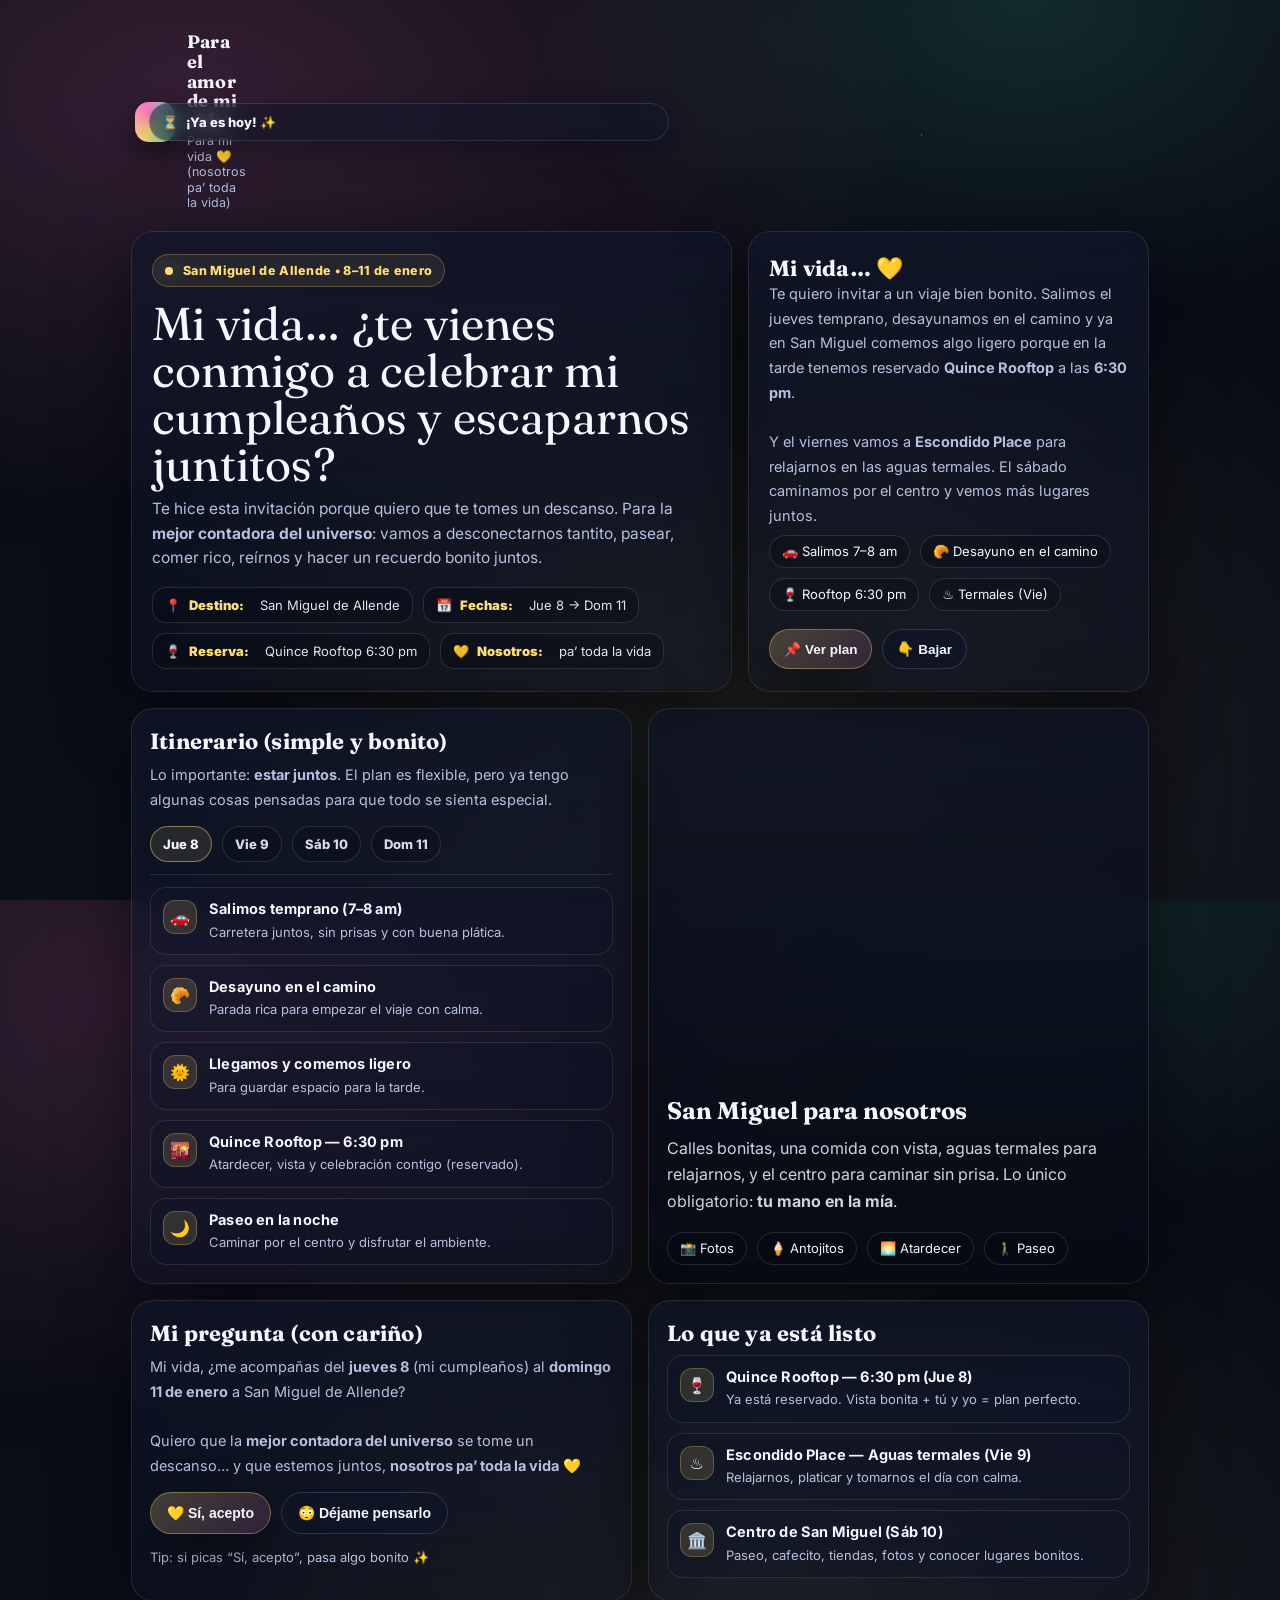
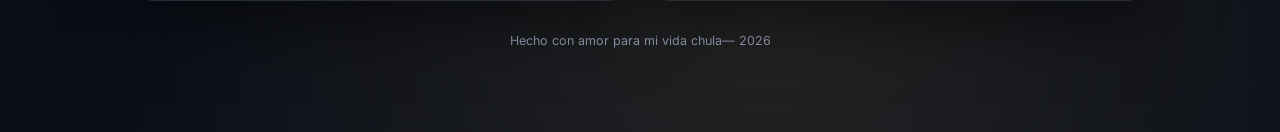
==== index.html @ b5e23d57 "gg" ====
<!doctype html>
<html lang="es">
<head>
  <meta charset="utf-8" />
  <meta name="viewport" content="width=device-width,initial-scale=1,viewport-fit=cover" />
  <title>Para mi vida 💛</title>
  <meta name="theme-color" content="#0b0f1a" />

  <!-- Tipografías -->
  <link rel="preconnect" href="https://fonts.googleapis.com">
  <link rel="preconnect" href="https://fonts.gstatic.com" crossorigin>
  <link href="https://fonts.googleapis.com/css2?family=Fraunces:wght@400;600;700&family=Inter:wght@300;400;600;700&display=swap" rel="stylesheet">

  <style>
    :root{
      --bg0:#070a12;
      --bg1:#0b0f1a;
      --txt:#f5f7ff;
      --muted:#b7c0de;
      --gold:#ffdd7a;
      --pink:#ff7ac8;
      --aqua:#59f1c8;
      --shadow: 0 20px 70px rgba(0,0,0,.55);
      --radius: 22px;
    }
    *{box-sizing:border-box}
    html,body{height:100%}
    body{
      margin:0;
      color:var(--txt);
      font-family: Inter, system-ui, -apple-system, Segoe UI, Roboto, Arial, sans-serif;
      background:
        radial-gradient(1200px 700px at 15% 10%, rgba(255, 122, 200, .18), transparent 60%),
        radial-gradient(900px 600px at 80% 0%, rgba(89, 241, 200, .14), transparent 55%),
        radial-gradient(1100px 900px at 60% 80%, rgba(255, 221, 122, .10), transparent 60%),
        linear-gradient(180deg, var(--bg0), var(--bg1));
      overflow-x:hidden;
      -webkit-font-smoothing: antialiased;
      text-rendering: optimizeLegibility;
    }

    /* Estrellitas */
    .stars{
      position:fixed; inset:0;
      pointer-events:none;
      background-image:
        radial-gradient(1px 1px at 15% 25%, rgba(255,255,255,.7) 50%, transparent 55%),
        radial-gradient(1px 1px at 72% 15%, rgba(255,255,255,.6) 50%, transparent 55%),
        radial-gradient(1px 1px at 40% 70%, rgba(255,255,255,.55) 50%, transparent 55%),
        radial-gradient(1px 1px at 85% 68%, rgba(255,255,255,.5) 50%, transparent 55%),
        radial-gradient(1px 1px at 55% 40%, rgba(255,255,255,.6) 50%, transparent 55%);
      opacity:.6;
      filter: drop-shadow(0 0 6px rgba(255,255,255,.12));
      animation: twinkle 6s ease-in-out infinite alternate;
    }
    @keyframes twinkle{ from{opacity:.4} to{opacity:.75} }

    canvas#confetti{
      position:fixed; inset:0;
      pointer-events:none;
      z-index: 120;
    }

    .wrap{
      max-width: 1050px;
      margin: 0 auto;
      padding: 18px 16px 84px;
      position:relative;
    }

    header{
      display:flex;
      align-items:center;
      justify-content:space-between;
      gap:14px;
      padding: 14px 4px 10px;
    }
    .brand{
      display:flex; align-items:center; gap:12px;
      user-select:none;
      min-width: 0;
    }
    .logo{
      width:40px; height:40px;
      border-radius:14px;
      background: conic-gradient(from 210deg, var(--gold), var(--pink), var(--aqua), var(--gold));
      box-shadow: 0 12px 30px rgba(0,0,0,.45);
      flex: 0 0 auto;
    }
    .brand h1{
      margin:0;
      font-family: Fraunces, serif;
      font-weight:700;
      font-size: 18px;
      letter-spacing:.2px;
      line-height: 1.1;
    }
    .brand p{
      margin:2px 0 0;
      color:var(--muted);
      font-size:12.5px;
      line-height: 1.25;
    }

    .top-actions{ display:flex; gap:10px; align-items:center; flex:0 0 auto; width:100%; }
    .pill{
      border:1px solid rgba(255,255,255,.12);
      background: rgba(15,22,41,.55);
      padding: 10px 12px;
      border-radius: 999px;
      color: var(--txt);
      font-size: 13px;
      display:flex; gap:8px; align-items:center;
      backdrop-filter: blur(10px);
      box-shadow: 0 10px 30px rgba(0,0,0,.3);
      white-space: nowrap;
      width: 100%;
      max-width: 520px;
    }
    .pill strong{font-weight:800}

    @media (max-width: 720px){
      header{flex-direction: column; align-items: flex-start; gap: 10px;}
      .top-actions{width:100%}
      .pill{width:100%; justify-content: space-between; max-width: none;}
    }

    /* Cards */
    .card{
      border: 1px solid rgba(255,255,255,.10);
      background: linear-gradient(180deg, rgba(15,22,41,.72), rgba(15,22,41,.35));
      border-radius: var(--radius);
      box-shadow: var(--shadow);
      backdrop-filter: blur(14px);
      overflow:hidden;
      position:relative;
    }

    /* Hero */
    .hero{
      margin-top: 10px;
      display:grid;
      grid-template-columns: 1.2fr .8fr;
      gap: 16px;
      align-items:stretch;
    }
    @media (max-width: 920px){ .hero{ grid-template-columns:1fr; } }

    .hero-left{
      padding: 22px 20px;
      min-height: 290px;
    }
    .kicker{
      display:inline-flex;
      gap:10px;
      align-items:center;
      padding: 8px 12px;
      border-radius: 999px;
      border: 1px solid rgba(255,221,122,.26);
      background: rgba(255,221,122,.08);
      color: var(--gold);
      font-size: 12.5px;
      font-weight: 800;
      letter-spacing:.3px;
    }
    .kicker .dot{
      width:8px;height:8px;border-radius:999px;
      background: var(--gold);
      box-shadow: 0 0 18px rgba(255,221,122,.55);
    }

    .title{
      margin: 14px 0 8px;
      font-family: Fraunces, serif;
      font-size: clamp(30px, 4.4vw, 46px);
      line-height: 1.02;
      letter-spacing: .2px;
    }
    .subtitle{
      margin: 8px 0 0;
      color: var(--muted);
      font-size: 15.5px;
      line-height:1.6;
      max-width: 62ch;
    }

    .badges{
      margin-top: 16px;
      display:flex;
      flex-wrap:wrap;
      gap:10px;
    }
    .badge{
      padding: 9px 12px;
      border-radius: 14px;
      border:1px solid rgba(255,255,255,.12);
      background: rgba(7,10,18,.35);
      color: rgba(245,247,255,.92);
      font-size: 13px;
      display:flex; gap:8px; align-items:center;
    }
    .badge span{ color: var(--gold); font-weight:900; }

    /* ===== Sobre eliminado (reemplazo por tarjeta simple) ===== */
    .note{
      padding: 22px 20px;
      display:flex;
      flex-direction:column;
      justify-content:space-between;
      gap: 14px;
      min-height: 290px;
    }
    .note h3{
      margin:0;
      font-family: Fraunces, serif;
      font-size: 22px;
      letter-spacing:.2px;
    }
    .note p{
      margin:0;
      color: var(--muted);
      font-size: 14.5px;
      line-height: 1.7;
    }
    .note .chips{
      display:flex;
      flex-wrap:wrap;
      gap:10px;
      margin-top: 6px;
    }
    .chip{
      border:1px solid rgba(255,255,255,.12);
      background: rgba(7,10,18,.30);
      padding: 9px 12px;
      border-radius: 999px;
      font-size: 13px;
      line-height: 1;
    }
    .note .actions{
      display:flex;
      gap:10px;
      flex-wrap:wrap;
      align-items:center;
    }

    .btn{
      cursor:pointer;
      border:1px solid rgba(255,255,255,.14);
      background: rgba(15,22,41,.55);
      color: var(--txt);
      padding: 11px 14px;
      border-radius: 999px;
      font-size: 13.5px;
      font-weight:700;
      transition: transform .15s ease, border-color .15s ease;
      backdrop-filter: blur(10px);
      -webkit-tap-highlight-color: transparent;
    }
    .btn:hover{ transform: translateY(-1px); border-color: rgba(255,221,122,.35) }
    .btn:active{ transform: translateY(0px) scale(.99) }
    .primary{
      border: 1px solid rgba(255,221,122,.35);
      background: linear-gradient(135deg, rgba(255,221,122,.22), rgba(255,122,200,.14));
      box-shadow: 0 18px 50px rgba(0,0,0,.45);
    }

    /* Layout secciones */
    .grid{
      margin-top: 16px;
      display:grid;
      grid-template-columns: 1fr 1fr;
      gap: 16px;
    }
    @media (max-width: 920px){ .grid{ grid-template-columns:1fr; } }

    .section{ padding: 18px; }
    .section h2{
      margin: 0 0 8px;
      font-family: Fraunces, serif;
      letter-spacing: .2px;
      font-size: 22px;
    }
    .section p{
      margin: 0 0 14px;
      color: var(--muted);
      line-height: 1.7;
      font-size: 14.5px;
    }

    /* Tabs */
    .tabs{
      display:flex;
      gap:10px;
      flex-wrap:wrap;
      margin-bottom: 12px;
    }
    .tab{
      cursor:pointer;
      user-select:none;
      padding: 9px 12px;
      border-radius: 999px;
      border:1px solid rgba(255,255,255,.12);
      background: rgba(7,10,18,.30);
      font-weight:800;
      font-size: 13px;
      color: rgba(245,247,255,.88);
      transition: transform .15s ease, border-color .15s ease;
      -webkit-tap-highlight-color: transparent;
    }
    .tab:hover{ transform: translateY(-1px); border-color: rgba(89,241,200,.35) }
    .tab.active{
      border-color: rgba(255,221,122,.45);
      background: rgba(255,221,122,.10);
      color: var(--txt);
    }

    .timeline{
      border-top: 1px solid rgba(255,255,255,.10);
      padding-top: 12px;
      display:flex;
      flex-direction:column;
      gap: 10px;
    }
    .item{
      display:flex;
      gap: 12px;
      align-items:flex-start;
      padding: 12px 12px;
      border-radius: 16px;
      border:1px solid rgba(255,255,255,.10);
      background: rgba(15,22,41,.35);
    }
    .icon{
      width: 34px; height: 34px;
      border-radius: 12px;
      background: rgba(255,221,122,.14);
      border: 1px solid rgba(255,221,122,.26);
      display:flex; align-items:center; justify-content:center;
      font-size: 16px;
      flex: 0 0 auto;
    }
    .item h4{
      margin:0;
      font-size: 14.5px;
      letter-spacing:.2px;
      line-height: 1.2;
    }
    .item small{
      display:block;
      margin-top: 4px;
      color: var(--muted);
      font-size: 13px;
      line-height: 1.55;
    }

    /* Foto */
    .photo{
      position:relative;
      min-height: 330px;
      overflow:hidden;
    }
    .photo .img{
      position:absolute; inset:0;
      background-image:
        linear-gradient(180deg, rgba(7,10,18,.15), rgba(7,10,18,.85)),
        url("https://images.unsplash.com/photo-1603912699214-926d385e0b6f?auto=format&fit=crop&w=1800&q=80");
      background-size: cover;
      background-position: center;
      transform: scale(1.02);
      filter: saturate(1.15);
    }
    .photo .content{
      position:relative;
      padding: 18px;
      display:flex;
      flex-direction:column;
      justify-content:flex-end;
      height: 100%;
      gap: 10px;
    }
    .photo h2{ margin:0; font-family: Fraunces, serif; font-size: 24px; }
    .photo p{ margin:0; color: rgba(245,247,255,.85); line-height:1.65; max-width: 60ch; }
    .photo .minirow{ display:flex; gap:10px; flex-wrap:wrap; margin-top: 8px; }

    /* Aceptar */
    .accept{
      display:flex;
      gap: 10px;
      flex-wrap:wrap;
      align-items:center;
    }
    .big{ padding: 12px 16px; font-size: 14px; }

    /* Modal */
    .modal{
      position:fixed; inset:0;
      display:none;
      align-items:center;
      justify-content:center;
      padding: 16px;
      background: rgba(0,0,0,.55);
      backdrop-filter: blur(8px);
      z-index: 99;
    }
    .modal.show{ display:flex; }
    .modal .box{
      width:min(720px, 100%);
      border-radius: 22px;
      background: linear-gradient(180deg, rgba(15,22,41,.88), rgba(15,22,41,.62));
      border:1px solid rgba(255,255,255,.12);
      box-shadow: var(--shadow);
      overflow:hidden;
      position:relative;
    }
    .modal .box header{
      padding: 14px 16px;
      border-bottom: 1px solid rgba(255,255,255,.10);
    }
    .modal .box header h3{
      margin:0;
      font-family: Fraunces, serif;
      font-size: 18px;
    }
    .modal .box .body{
      padding: 16px;
      color: var(--muted);
      line-height:1.7;
      font-size: 14.5px;
    }
    .modal .box .body strong{ color: var(--txt); }
    .modal .box .footer{
      padding: 14px 16px;
      border-top: 1px solid rgba(255,255,255,.10);
      display:flex;
      justify-content:flex-end;
      gap:10px;
    }

    footer{
      margin-top: 16px;
      color: rgba(183,192,222,.8);
      font-size: 12.5px;
      text-align:center;
      padding: 16px 0 0;
    }

    /* iPhone */
    @media (max-width: 430px){
      .hero-left{padding: 18px 16px;}
      .section{padding: 16px;}
      .title{font-size: 34px;}
      .subtitle{font-size: 14.5px;}
      .badge{font-size: 12.5px}
      .photo{min-height: 300px}
      .note{padding: 18px 16px;}
    }

    @media (prefers-reduced-motion: reduce){
      *{ animation: none !important; transition: none !important; }
    }
  </style>
</head>

<body>
  <div class="stars"></div>
  <canvas id="confetti"></canvas>

  <div class="wrap">
    <header>
      <div class="brand">
        <div class="logo" aria-hidden="true"></div>
        <div>
          <h1>Para el amor de mi vida</h1>
          <p>Para mi vida 💛 (nosotros pa’ toda la vida)</p>
        </div>
      </div>

      <div class="top-actions">
        <div class="pill" id="countdownPill" title="Cuenta regresiva">
          <span>⏳</span>
          <strong id="countdownText">Cargando…</strong>
        </div>
      </div>
    </header>

    <section class="hero">
      <div class="card hero-left">
        <div class="kicker"><span class="dot"></span> San Miguel de Allende • 8–11 de enero</div>

        <div class="title">
          Mi vida… ¿te vienes conmigo a celebrar mi cumpleaños y escaparnos juntitos?
        </div>

        <p class="subtitle">
          Te hice esta invitación porque quiero que te tomes un descanso.
          Para la <strong>mejor contadora del universo</strong>: vamos a desconectarnos tantito,
          pasear, comer rico, reírnos y hacer un recuerdo bonito juntos.
        </p>

        <div class="badges">
          <div class="badge">📍 <span>Destino:</span>&nbsp; San Miguel de Allende</div>
          <div class="badge">📅 <span>Fechas:</span>&nbsp; Jue 8 → Dom 11</div>
          <div class="badge">🍷 <span>Reserva:</span>&nbsp; Quince Rooftop 6:30 pm</div>
          <div class="badge">💛 <span>Nosotros:</span>&nbsp; pa’ toda la vida</div>
        </div>
      </div>

      <!-- Reemplazo del sobre por una tarjeta bonita (sin bugs en iPhone) -->
      <div class="card note">
        <div>
          <h3>Mi vida… 💛</h3>
          <p>
            Te quiero invitar a un viaje bien bonito.
            Salimos el jueves temprano, desayunamos en el camino y ya en San Miguel
            comemos algo ligero porque en la tarde tenemos reservado <strong>Quince Rooftop</strong> a las <strong>6:30 pm</strong>.
            <br><br>
            Y el viernes vamos a <strong>Escondido Place</strong> para relajarnos en las aguas termales.
            El sábado caminamos por el centro y vemos más lugares juntos.
          </p>

          <div class="chips" aria-label="Resumen rápido">
            <span class="chip">🚗 Salimos 7–8 am</span>
            <span class="chip">🥐 Desayuno en el camino</span>
            <span class="chip">🍷 Rooftop 6:30 pm</span>
            <span class="chip">♨️ Termales (Vie)</span>
          </div>
        </div>

        <div class="actions">
          <button class="btn primary" id="seePlanBtn">📌 Ver plan</button>
          <button class="btn" id="scrollBtn">👇 Bajar</button>
        </div>
      </div>
    </section>

    <section class="grid">
      <div class="card section" id="itineraryCard">
        <h2>Itinerario (simple y bonito)</h2>
        <p>
          Lo importante: <strong>estar juntos</strong>. El plan es flexible, pero ya tengo
          algunas cosas pensadas para que todo se sienta especial.
        </p>

        <div class="tabs" role="tablist" aria-label="Itinerario por día">
          <div class="tab active" role="tab" tabindex="0" data-day="thu">Jue 8</div>
          <div class="tab" role="tab" tabindex="0" data-day="fri">Vie 9</div>
          <div class="tab" role="tab" tabindex="0" data-day="sat">Sáb 10</div>
          <div class="tab" role="tab" tabindex="0" data-day="sun">Dom 11</div>
        </div>

        <div class="timeline" id="timeline"></div>
      </div>

      <div class="card photo">
        <div class="img" aria-hidden="true"></div>
        <div class="content">
          <h2>San Miguel para nosotros</h2>
          <p>
            Calles bonitas, una comida con vista, aguas termales para relajarnos,
            y el centro para caminar sin prisa. Lo único obligatorio:
            <strong>tu mano en la mía</strong>.
          </p>
          <div class="minirow">
            <span class="chip">📸 Fotos</span>
            <span class="chip">🍦 Antojitos</span>
            <span class="chip">🌅 Atardecer</span>
            <span class="chip">🚶‍♂️ Paseo</span>
          </div>
        </div>
      </div>

      <div class="card section">
        <h2>Mi pregunta (con cariño)</h2>
        <p>
          Mi vida, ¿me acompañas del <strong>jueves 8</strong> (mi cumpleaños) al <strong>domingo 11 de enero</strong>
          a San Miguel de Allende?
          <br><br>
          Quiero que la <strong>mejor contadora del universo</strong> se tome un descanso…
          y que estemos juntos, <strong>nosotros pa’ toda la vida</strong> 💛
        </p>

        <div class="accept">
          <button class="btn primary big" id="yesBtn">💛 Sí, acepto</button>
          <button class="btn big" id="maybeBtn">😳 Déjame pensarlo</button>
        </div>

        <p style="margin-top:12px;color:var(--muted);font-size:13px;">
          Tip: si picas “Sí, acepto”, pasa algo bonito ✨
        </p>
      </div>

      <div class="card section">
        <h2>Lo que ya está listo</h2>
        <div class="timeline" style="border-top:0;padding-top:0;">
          <div class="item">
            <div class="icon">🍷</div>
            <div>
              <h4>Quince Rooftop — 6:30 pm (Jue 8)</h4>
              <small>Ya está reservado. Vista bonita + tú y yo = plan perfecto.</small>
            </div>
          </div>
          <div class="item">
            <div class="icon">♨️</div>
            <div>
              <h4>Escondido Place — Aguas termales (Vie 9)</h4>
              <small>Relajarnos, platicar y tomarnos el día con calma.</small>
            </div>
          </div>
          <div class="item">
            <div class="icon">🏛️</div>
            <div>
              <h4>Centro de San Miguel (Sáb 10)</h4>
              <small>Paseo, cafecito, tiendas, fotos y conocer lugares bonitos.</small>
            </div>
          </div>
        </div>
      </div>
    </section>

    <footer>
      Hecho con amor para mi vida chula— <span id="year"></span>
    </footer>
  </div>

  <!-- Modal -->
  <div class="modal" id="modal" role="dialog" aria-modal="true" aria-labelledby="modalTitle">
    <div class="box">
      <header>
        <h3 id="modalTitle">Mi vida… 🥺💛</h3>
      </header>
      <div class="body" id="modalBody"></div>
      <div class="footer">
        <button class="btn" id="closeModalBtn">Cerrar</button>
      </div>
    </div>
  </div>

  <script>
    const DESTINO = "San Miguel de Allende";
    const FECHAS = "Jue 8 → Dom 11 de enero";
    const TRIP_START = new Date("2026-01-08T07:00:00-06:00");

    const PLAN = {
      thu: [
        { icon:"🚗", title:"Salimos temprano (7–8 am)", desc:"Carretera juntos, sin prisas y con buena plática."},
        { icon:"🥐", title:"Desayuno en el camino", desc:"Parada rica para empezar el viaje con calma."},
        { icon:"🌞", title:"Llegamos y comemos ligero", desc:"Para guardar espacio para la tarde."},
        { icon:"🌇", title:"Quince Rooftop — 6:30 pm", desc:"Atardecer, vista y celebración contigo (reservado)."},
        { icon:"🌙", title:"Paseo en la noche", desc:"Caminar por el centro y disfrutar el ambiente."},
      ],
      fri: [
        { icon:"♨️", title:"Escondido Place (aguas termales)", desc:"Relajarnos y tomarnos el día con calma."},
        { icon:"🍽️", title:"Comida tranquila", desc:"Elegimos un lugar rico y comemos sin prisa."},
        { icon:"🍨", title:"Postrecito", desc:"Algo dulce para cerrar el día."},
      ],
      sat: [
        { icon:"🏛️", title:"Centro de San Miguel", desc:"Caminar, conocer, comprar algo bonito y tomar fotos."},
        { icon:"☕", title:"Cafecito", desc:"Sentarnos un rato y platicar a gusto."},
        { icon:"🗺️", title:"Más lugares para conocer", desc:"Miradores, calles bonitas y lo que se nos antoje."},
        { icon:"🍦", title:"Antojitos", desc:"Porque sí, porque tú, porque San Miguel."},
      ],
      sun: [
        { icon:"🥞", title:"Desayuno bonito", desc:"Para cerrar el viaje con una sonrisa."},
        { icon:"🚗", title:"Regreso", desc:"Con playlist y recuerdos nuevos."},
        { icon:"💛", title:"Nosotros pa’ toda la vida", desc:"Y que esto sea el primero de muchos viajes juntos."},
      ]
    };

    // DOM
    const timeline = document.getElementById("timeline");
    const tabs = Array.from(document.querySelectorAll(".tab"));
    const yesBtn = document.getElementById("yesBtn");
    const maybeBtn = document.getElementById("maybeBtn");
    const countdownText = document.getElementById("countdownText");
    const year = document.getElementById("year");
    const modal = document.getElementById("modal");
    const closeModalBtn = document.getElementById("closeModalBtn");
    const modalBody = document.getElementById("modalBody");
    const seePlanBtn = document.getElementById("seePlanBtn");
    const scrollBtn = document.getElementById("scrollBtn");
    const itineraryCard = document.getElementById("itineraryCard");

    year.textContent = new Date().getFullYear();

    // Render plan
    function renderDay(dayKey){
      timeline.innerHTML = "";
      (PLAN[dayKey] || []).forEach(step => {
        const div = document.createElement("div");
        div.className = "item";
        div.innerHTML = `
          <div class="icon">${step.icon}</div>
          <div>
            <h4>${step.title}</h4>
            <small>${step.desc}</small>
          </div>
        `;
        timeline.appendChild(div);
      });
    }
    function setActive(dayKey){
      tabs.forEach(t => t.classList.toggle("active", t.dataset.day === dayKey));
      renderDay(dayKey);
    }
    tabs.forEach(t => {
      t.addEventListener("click", () => setActive(t.dataset.day));
      t.addEventListener("keydown", (e) => {
        if(e.key === "Enter" || e.key === " ") setActive(t.dataset.day);
      });
    });
    setActive("thu");

    // Countdown
    function pad(n){ return String(n).padStart(2,"0"); }
    function updateCountdown(){
      const now = new Date();
      const diff = TRIP_START - now;
      if(diff <= 0){
        countdownText.textContent = "¡Ya es hoy! ✨";
        return;
      }
      const totalSeconds = Math.floor(diff/1000);
      const days = Math.floor(totalSeconds/86400);
      const hours = Math.floor((totalSeconds%86400)/3600);
      const mins = Math.floor((totalSeconds%3600)/60);
      countdownText.textContent = `${days}d ${pad(hours)}h ${pad(mins)}m`;
    }
    updateCountdown();
    setInterval(updateCountdown, 30_000);

    // Modal controls
    closeModalBtn.addEventListener("click", () => modal.classList.remove("show"));
    modal.addEventListener("click", (e) => { if(e.target === modal) modal.classList.remove("show"); });
    window.addEventListener("keydown", (e) => { if(e.key === "Escape") modal.classList.remove("show"); });

    // Confetti
    const canvas = document.getElementById("confetti");
    const ctx = canvas.getContext("2d");
    let W,H,confetti=[];
    function resize(){
      const dpr = window.devicePixelRatio || 1;
      W = canvas.width = window.innerWidth * dpr;
      H = canvas.height = window.innerHeight * dpr;
    }
    window.addEventListener("resize", resize);
    resize();

    function spawnConfetti(){
      const dpr = window.devicePixelRatio || 1;
      const count = 170;
      confetti = Array.from({length: count}, () => ({
        x: Math.random()*W,
        y: -Math.random()*H*0.2,
        r: (Math.random()*6+4)*dpr,
        vx: (Math.random()*2-1)*dpr,
        vy: (Math.random()*3+2.2)*dpr,
        rot: Math.random()*Math.PI,
        vr: (Math.random()*0.2-0.1),
        life: 0,
        max: 240 + Math.random()*90,
        hue: 40 + Math.random()*260
      }));
    }

    function draw(){
      ctx.clearRect(0,0,W,H);
      confetti.forEach(p => {
        p.life++;
        p.x += p.vx;
        p.y += p.vy;
        p.rot += p.vr;
        p.vy *= 0.997;
        p.vy += 0.02*(window.devicePixelRatio || 1);

        const alpha = Math.max(0, 1 - (p.life/p.max));
        ctx.save();
        ctx.translate(p.x, p.y);
        ctx.rotate(p.rot);
        ctx.globalAlpha = alpha;
        ctx.fillStyle = `hsla(${p.hue}, 90%, 70%, ${alpha})`;
        ctx.fillRect(-p.r, -p.r/2, p.r*2, p.r);
        ctx.restore();
      });

      confetti = confetti.filter(p => p.life < p.max && p.y < H + 80*(window.devicePixelRatio || 1));
      if(confetti.length > 0) requestAnimationFrame(draw);
    }

    // Actions
    seePlanBtn.addEventListener("click", () => {
      itineraryCard.scrollIntoView({behavior:"smooth", block:"start"});
    });

    scrollBtn.addEventListener("click", () => {
      document.querySelector(".grid").scrollIntoView({behavior:"smooth", block:"start"});
    });

    yesBtn.addEventListener("click", () => {
      spawnConfetti();
      requestAnimationFrame(draw);

      modal.classList.add("show");
      document.getElementById("modalTitle").textContent = "Mi vida… ¿sí? 🥺💛";
      modalBody.innerHTML = `
        <p>
          Mi vida, te hice esto con todo mi cariño.
          <br><br>
          Te invito a <strong>${DESTINO}</strong> del <strong>${FECHAS}</strong>.
          Salimos tempranito, desayunamos en el camino y el jueves tengo reservado
          <strong>Quince Rooftop</strong> a las <strong>6:30 pm</strong> para celebrar mi cumple contigo.
          <br><br>
          Quiero que la <strong>mejor contadora del universo</strong> se tome un descanso…
          y que estemos juntos, <strong>nosotros pa’ toda la vida</strong> 💛
        </p>
      `;
    });

    maybeBtn.addEventListener("click", () => {
      maybeBtn.textContent = "😳 ok… pero di que sí";
      setTimeout(() => maybeBtn.textContent = "😳 Déjame pensarlo", 1600);
    });
  </script>
</body>
</html>
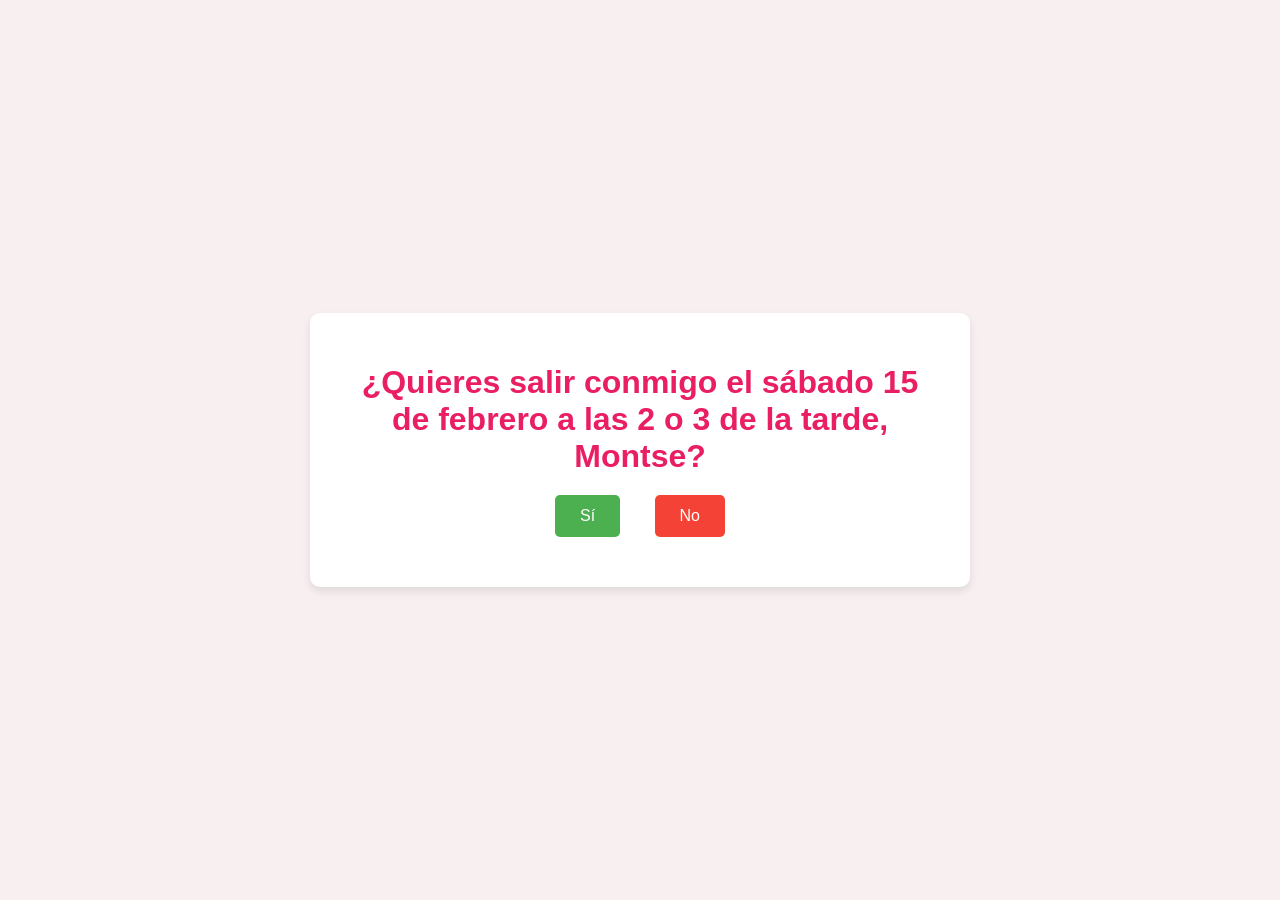
==== commit eca70dca: "Update index.html" ====
--- a/index.html
+++ b/index.html
@@ -1,824 +1,171 @@
-<!doctype html>
+<!DOCTYPE html>
 <html lang="es">
 <head>
-  <meta charset="utf-8" />
-  <meta name="viewport" content="width=device-width,initial-scale=1,viewport-fit=cover" />
-  <title>Para mi vida 💛</title>
-  <meta name="theme-color" content="#0b0f1a" />
+    <meta charset="UTF-8">
+    <meta name="viewport" content="width=device-width, initial-scale=1.0">
+    <title>¿Quieres salir conmigo, Montse (Ahora mi vida)?</title>
+    <style>
+        /* Estilos CSS */
+        body {
+            font-family: 'Arial', sans-serif;
+            background-color: #f8f0f0;
+            display: flex;
+            justify-content: center;
+            align-items: center;
+            min-height: 100vh;
+            margin: 0;
+            color: #333;
+        }
 
-  <!-- Tipografías -->
-  <link rel="preconnect" href="https://fonts.googleapis.com">
-  <link rel="preconnect" href="https://fonts.gstatic.com" crossorigin>
-  <link href="https://fonts.googleapis.com/css2?family=Fraunces:wght@400;600;700&family=Inter:wght@300;400;600;700&display=swap" rel="stylesheet">
+        .container {
+            background-color: white;
+            padding: 30px;
+            border-radius: 10px;
+            box-shadow: 0 4px 8px rgba(0, 0, 0, 0.1);
+            text-align: center;
+            max-width: 600px;
+        }
 
-  <style>
-    :root{
-      --bg0:#070a12;
-      --bg1:#0b0f1a;
-      --txt:#f5f7ff;
-      --muted:#b7c0de;
-      --gold:#ffdd7a;
-      --pink:#ff7ac8;
-      --aqua:#59f1c8;
-      --shadow: 0 20px 70px rgba(0,0,0,.55);
-      --radius: 22px;
-    }
-    *{box-sizing:border-box}
-    html,body{height:100%}
-    body{
-      margin:0;
-      color:var(--txt);
-      font-family: Inter, system-ui, -apple-system, Segoe UI, Roboto, Arial, sans-serif;
-      background:
-        radial-gradient(1200px 700px at 15% 10%, rgba(255, 122, 200, .18), transparent 60%),
-        radial-gradient(900px 600px at 80% 0%, rgba(89, 241, 200, .14), transparent 55%),
-        radial-gradient(1100px 900px at 60% 80%, rgba(255, 221, 122, .10), transparent 60%),
-        linear-gradient(180deg, var(--bg0), var(--bg1));
-      overflow-x:hidden;
-      -webkit-font-smoothing: antialiased;
-      text-rendering: optimizeLegibility;
-    }
+        h1 {
+            color: #e91e63;
+            margin-bottom: 20px;
+        }
 
-    /* Estrellitas */
-    .stars{
-      position:fixed; inset:0;
-      pointer-events:none;
-      background-image:
-        radial-gradient(1px 1px at 15% 25%, rgba(255,255,255,.7) 50%, transparent 55%),
-        radial-gradient(1px 1px at 72% 15%, rgba(255,255,255,.6) 50%, transparent 55%),
-        radial-gradient(1px 1px at 40% 70%, rgba(255,255,255,.55) 50%, transparent 55%),
-        radial-gradient(1px 1px at 85% 68%, rgba(255,255,255,.5) 50%, transparent 55%),
-        radial-gradient(1px 1px at 55% 40%, rgba(255,255,255,.6) 50%, transparent 55%);
-      opacity:.6;
-      filter: drop-shadow(0 0 6px rgba(255,255,255,.12));
-      animation: twinkle 6s ease-in-out infinite alternate;
-    }
-    @keyframes twinkle{ from{opacity:.4} to{opacity:.75} }
+        .options {
+            margin-bottom: 20px;
+        }
 
-    canvas#confetti{
-      position:fixed; inset:0;
-      pointer-events:none;
-      z-index: 120;
-    }
+        button {
+            padding: 12px 25px;
+            margin: 0 15px;
+            border: none;
+            border-radius: 5px;
+            cursor: pointer;
+            font-size: 16px;
+            transition: background-color 0.3s ease;
+        }
 
-    .wrap{
-      max-width: 1050px;
-      margin: 0 auto;
-      padding: 18px 16px 84px;
-      position:relative;
-    }
+        #si {
+            background-color: #4CAF50;
+            color: white;
+        }
 
-    header{
-      display:flex;
-      align-items:center;
-      justify-content:space-between;
-      gap:14px;
-      padding: 14px 4px 10px;
-    }
-    .brand{
-      display:flex; align-items:center; gap:12px;
-      user-select:none;
-      min-width: 0;
-    }
-    .logo{
-      width:40px; height:40px;
-      border-radius:14px;
-      background: conic-gradient(from 210deg, var(--gold), var(--pink), var(--aqua), var(--gold));
-      box-shadow: 0 12px 30px rgba(0,0,0,.45);
-      flex: 0 0 auto;
-    }
-    .brand h1{
-      margin:0;
-      font-family: Fraunces, serif;
-      font-weight:700;
-      font-size: 18px;
-      letter-spacing:.2px;
-      line-height: 1.1;
-    }
-    .brand p{
-      margin:2px 0 0;
-      color:var(--muted);
-      font-size:12.5px;
-      line-height: 1.25;
-    }
+        #no {
+            background-color: #f44336;
+            color: white;
+        }
 
-    .top-actions{ display:flex; gap:10px; align-items:center; flex:0 0 auto; width:100%; }
-    .pill{
-      border:1px solid rgba(255,255,255,.12);
-      background: rgba(15,22,41,.55);
-      padding: 10px 12px;
-      border-radius: 999px;
-      color: var(--txt);
-      font-size: 13px;
-      display:flex; gap:8px; align-items:center;
-      backdrop-filter: blur(10px);
-      box-shadow: 0 10px 30px rgba(0,0,0,.3);
-      white-space: nowrap;
-      width: 100%;
-      max-width: 520px;
-    }
-    .pill strong{font-weight:800}
+        #si:hover {
+            background-color: #45a049;
+        }
 
-    @media (max-width: 720px){
-      header{flex-direction: column; align-items: flex-start; gap: 10px;}
-      .top-actions{width:100%}
-      .pill{width:100%; justify-content: space-between; max-width: none;}
-    }
+        #no:hover {
+            background-color: #d32f2f;
+        }
 
-    /* Cards */
-    .card{
-      border: 1px solid rgba(255,255,255,.10);
-      background: linear-gradient(180deg, rgba(15,22,41,.72), rgba(15,22,41,.35));
-      border-radius: var(--radius);
-      box-shadow: var(--shadow);
-      backdrop-filter: blur(14px);
-      overflow:hidden;
-      position:relative;
-    }
+        .date-options {
+            margin-top: 20px;
+            display: none;
+        }
 
-    /* Hero */
-    .hero{
-      margin-top: 10px;
-      display:grid;
-      grid-template-columns: 1.2fr .8fr;
-      gap: 16px;
-      align-items:stretch;
-    }
-    @media (max-width: 920px){ .hero{ grid-template-columns:1fr; } }
+        .date-options label {
+            display: block;
+            margin-bottom: 15px;
+            font-size: 16px;
+        }
 
-    .hero-left{
-      padding: 22px 20px;
-      min-height: 290px;
-    }
-    .kicker{
-      display:inline-flex;
-      gap:10px;
-      align-items:center;
-      padding: 8px 12px;
-      border-radius: 999px;
-      border: 1px solid rgba(255,221,122,.26);
-      background: rgba(255,221,122,.08);
-      color: var(--gold);
-      font-size: 12.5px;
-      font-weight: 800;
-      letter-spacing:.3px;
-    }
-    .kicker .dot{
-      width:8px;height:8px;border-radius:999px;
-      background: var(--gold);
-      box-shadow: 0 0 18px rgba(255,221,122,.55);
-    }
+        .date-options input[type="radio"] {
+            margin-right: 10px;
+            transform: scale(1.2);
+        }
 
-    .title{
-      margin: 14px 0 8px;
-      font-family: Fraunces, serif;
-      font-size: clamp(30px, 4.4vw, 46px);
-      line-height: 1.02;
-      letter-spacing: .2px;
-    }
-    .subtitle{
-      margin: 8px 0 0;
-      color: var(--muted);
-      font-size: 15.5px;
-      line-height:1.6;
-      max-width: 62ch;
-    }
+        #confirmar {
+            background-color: #e91e63;
+            color: white;
+            padding: 12px 25px;
+            border: none;
+            border-radius: 5px;
+            cursor: pointer;
+            font-size: 16px;
+            transition: background-color 0.3s ease;
+        }
 
-    .badges{
-      margin-top: 16px;
-      display:flex;
-      flex-wrap:wrap;
-      gap:10px;
-    }
-    .badge{
-      padding: 9px 12px;
-      border-radius: 14px;
-      border:1px solid rgba(255,255,255,.12);
-      background: rgba(7,10,18,.35);
-      color: rgba(245,247,255,.92);
-      font-size: 13px;
-      display:flex; gap:8px; align-items:center;
-    }
-    .badge span{ color: var(--gold); font-weight:900; }
+        #confirmar:hover {
+            background-color: #d81b60;
+        }
 
-    /* ===== Sobre eliminado (reemplazo por tarjeta simple) ===== */
-    .note{
-      padding: 22px 20px;
-      display:flex;
-      flex-direction:column;
-      justify-content:space-between;
-      gap: 14px;
-      min-height: 290px;
-    }
-    .note h3{
-      margin:0;
-      font-family: Fraunces, serif;
-      font-size: 22px;
-      letter-spacing:.2px;
-    }
-    .note p{
-      margin:0;
-      color: var(--muted);
-      font-size: 14.5px;
-      line-height: 1.7;
-    }
-    .note .chips{
-      display:flex;
-      flex-wrap:wrap;
-      gap:10px;
-      margin-top: 6px;
-    }
-    .chip{
-      border:1px solid rgba(255,255,255,.12);
-      background: rgba(7,10,18,.30);
-      padding: 9px 12px;
-      border-radius: 999px;
-      font-size: 13px;
-      line-height: 1;
-    }
-    .note .actions{
-      display:flex;
-      gap:10px;
-      flex-wrap:wrap;
-      align-items:center;
-    }
+        .hidden-message {
+            margin-top: 20px;
+            display: none;
+        }
 
-    .btn{
-      cursor:pointer;
-      border:1px solid rgba(255,255,255,.14);
-      background: rgba(15,22,41,.55);
-      color: var(--txt);
-      padding: 11px 14px;
-      border-radius: 999px;
-      font-size: 13.5px;
-      font-weight:700;
-      transition: transform .15s ease, border-color .15s ease;
-      backdrop-filter: blur(10px);
-      -webkit-tap-highlight-color: transparent;
-    }
-    .btn:hover{ transform: translateY(-1px); border-color: rgba(255,221,122,.35) }
-    .btn:active{ transform: translateY(0px) scale(.99) }
-    .primary{
-      border: 1px solid rgba(255,221,122,.35);
-      background: linear-gradient(135deg, rgba(255,221,122,.22), rgba(255,122,200,.14));
-      box-shadow: 0 18px 50px rgba(0,0,0,.45);
-    }
+        .hidden-message img {
+            max-width: 300px;
+            margin-top: 10px;
+        }
+    </style>
+</head>
+<body>
+    <div class="container">
+        <h1>¿Quieres salir conmigo el sábado 15 de febrero a las 2 o 3 de la tarde, Montse?</h1>
+        <div class="options">
+            <button id="si">Sí</button>
+            <button id="no">No</button>
+        </div>
+        <div class="date-options">
+            <h2>¡Genial! ¿Qué te parece alguna de estas opciones?</h2>
+            <label><input type="radio" name="date" value="kidzania">Kidzania de noche</label>
+            <label><input type="radio" name="date" value="coppola">Coppola vinyl pizza</label>
+            <label><input type="radio" name="date" value="inflalandia">Inflalandia Quack</label>
+            <label><input type="radio" name="date" value="escaperoom">Escape Room</label>
+            <label><input type="radio" name="date" value="gokarts">Go karts</label>
+            <label><input type="radio" name="date" value="pistadehielo">Pista de hielo</label>
+            <label><input type="radio" name="date" value="acuario">Acuario Inbursa (y museo Jumex y Soumaya)</label>
+            <label><input type="radio" name="date" value="boliche">Boliche Zona Esmeralda Bolibar</label>
+            <label><input type="radio" name="date" value="aztlan">Aztlán Parque y Rueda de la fortuna</label>
+            <label><input type="radio" name="date" value="cineteca">Cineteca Chapultepec</label>
+            <label><input type="radio" name="date" value="ladamadenegro">Obra de teatro La Dama de Negro</label>
+            <label><input type="radio" name="date" value="inspark">Inspark</label>
+            <label><input type="radio" name="date" value="adamanta">Escalar en Adamanta</label>
+            <label><input type="radio" name="date" value="kinezis">Kinezis</label>
+            <label><input type="radio" name="date" value="99records">99 records</label>
+            <label><input type="radio" name="date" value="immu">IMMMU</label>
+            <label><input type="radio" name="date" value="boboburguers">Bobo Burguers</label>
+            <label><input type="radio" name="date" value="hachas">Hachas</label>
+            <button id="confirmar">Confirmar</button>
+        </div>
+        <div class="hidden-message">
+            <h2>¡Por favor, di que sí! </h2>
+            <img src="gato.jpg" alt="Gato suplicando">
+        </div>
+    </div>
 
-    /* Layout secciones */
-    .grid{
-      margin-top: 16px;
-      display:grid;
-      grid-template-columns: 1fr 1fr;
-      gap: 16px;
-    }
-    @media (max-width: 920px){ .grid{ grid-template-columns:1fr; } }
+    <script>
+        const siButton = document.getElementById('si');
+        const noButton = document.getElementById('no');
+        const dateOptions = document.querySelector('.date-options');
+        const hiddenMessage = document.querySelector('.hidden-message');
+        const confirmarButton = document.getElementById('confirmar');
 
-    .section{ padding: 18px; }
-    .section h2{
-      margin: 0 0 8px;
-      font-family: Fraunces, serif;
-      letter-spacing: .2px;
-      font-size: 22px;
-    }
-    .section p{
-      margin: 0 0 14px;
-      color: var(--muted);
-      line-height: 1.7;
-      font-size: 14.5px;
-    }
+        siButton.addEventListener('click', () => {
+            dateOptions.style.display = 'block';
+            hiddenMessage.style.display = 'none';
+        });
 
-    /* Tabs */
-    .tabs{
-      display:flex;
-      gap:10px;
-      flex-wrap:wrap;
-      margin-bottom: 12px;
-    }
-    .tab{
-      cursor:pointer;
-      user-select:none;
-      padding: 9px 12px;
-      border-radius: 999px;
-      border:1px solid rgba(255,255,255,.12);
-      background: rgba(7,10,18,.30);
-      font-weight:800;
-      font-size: 13px;
-      color: rgba(245,247,255,.88);
-      transition: transform .15s ease, border-color .15s ease;
-      -webkit-tap-highlight-color: transparent;
-    }
-    .tab:hover{ transform: translateY(-1px); border-color: rgba(89,241,200,.35) }
-    .tab.active{
-      border-color: rgba(255,221,122,.45);
-      background: rgba(255,221,122,.10);
-      color: var(--txt);
-    }
+        noButton.addEventListener('click', () => {
+            dateOptions.style.display = 'none';
+            hiddenMessage.style.display = 'block';
+        });
 
-    .timeline{
-      border-top: 1px solid rgba(255,255,255,.10);
-      padding-top: 12px;
-      display:flex;
-      flex-direction:column;
-      gap: 10px;
-    }
-    .item{
-      display:flex;
-      gap: 12px;
-      align-items:flex-start;
-      padding: 12px 12px;
-      border-radius: 16px;
-      border:1px solid rgba(255,255,255,.10);
-      background: rgba(15,22,41,.35);
-    }
-    .icon{
-      width: 34px; height: 34px;
-      border-radius: 12px;
-      background: rgba(255,221,122,.14);
-      border: 1px solid rgba(255,221,122,.26);
-      display:flex; align-items:center; justify-content:center;
-      font-size: 16px;
-      flex: 0 0 auto;
-    }
-    .item h4{
-      margin:0;
-      font-size: 14.5px;
-      letter-spacing:.2px;
-      line-height: 1.2;
-    }
-    .item small{
-      display:block;
-      margin-top: 4px;
-      color: var(--muted);
-      font-size: 13px;
-      line-height: 1.55;
-    }
-
-    /* Foto */
-    .photo{
-      position:relative;
-      min-height: 330px;
-      overflow:hidden;
-    }
-    .photo .img{
-      position:absolute; inset:0;
-      background-image:
-        linear-gradient(180deg, rgba(7,10,18,.15), rgba(7,10,18,.85)),
-        url("https://images.unsplash.com/photo-1603912699214-926d385e0b6f?auto=format&fit=crop&w=1800&q=80");
-      background-size: cover;
-      background-position: center;
-      transform: scale(1.02);
-      filter: saturate(1.15);
-    }
-    .photo .content{
-      position:relative;
-      padding: 18px;
-      display:flex;
-      flex-direction:column;
-      justify-content:flex-end;
-      height: 100%;
-      gap: 10px;
-    }
-    .photo h2{ margin:0; font-family: Fraunces, serif; font-size: 24px; }
-    .photo p{ margin:0; color: rgba(245,247,255,.85); line-height:1.65; max-width: 60ch; }
-    .photo .minirow{ display:flex; gap:10px; flex-wrap:wrap; margin-top: 8px; }
-
-    /* Aceptar */
-    .accept{
-      display:flex;
-      gap: 10px;
-      flex-wrap:wrap;
-      align-items:center;
-    }
-    .big{ padding: 12px 16px; font-size: 14px; }
-
-    /* Modal */
-    .modal{
-      position:fixed; inset:0;
-      display:none;
-      align-items:center;
-      justify-content:center;
-      padding: 16px;
-      background: rgba(0,0,0,.55);
-      backdrop-filter: blur(8px);
-      z-index: 99;
-    }
-    .modal.show{ display:flex; }
-    .modal .box{
-      width:min(720px, 100%);
-      border-radius: 22px;
-      background: linear-gradient(180deg, rgba(15,22,41,.88), rgba(15,22,41,.62));
-      border:1px solid rgba(255,255,255,.12);
-      box-shadow: var(--shadow);
-      overflow:hidden;
-      position:relative;
-    }
-    .modal .box header{
-      padding: 14px 16px;
-      border-bottom: 1px solid rgba(255,255,255,.10);
-    }
-    .modal .box header h3{
-      margin:0;
-      font-family: Fraunces, serif;
-      font-size: 18px;
-    }
-    .modal .box .body{
-      padding: 16px;
-      color: var(--muted);
-      line-height:1.7;
-      font-size: 14.5px;
-    }
-    .modal .box .body strong{ color: var(--txt); }
-    .modal .box .footer{
-      padding: 14px 16px;
-      border-top: 1px solid rgba(255,255,255,.10);
-      display:flex;
-      justify-content:flex-end;
-      gap:10px;
-    }
-
-    footer{
-      margin-top: 16px;
-      color: rgba(183,192,222,.8);
-      font-size: 12.5px;
-      text-align:center;
-      padding: 16px 0 0;
-    }
-
-    /* iPhone */
-    @media (max-width: 430px){
-      .hero-left{padding: 18px 16px;}
-      .section{padding: 16px;}
-      .title{font-size: 34px;}
-      .subtitle{font-size: 14.5px;}
-      .badge{font-size: 12.5px}
-      .photo{min-height: 300px}
-      .note{padding: 18px 16px;}
-    }
-
-    @media (prefers-reduced-motion: reduce){
-      *{ animation: none !important; transition: none !important; }
-    }
-  </style>
-</head>
-
-<body>
-  <div class="stars"></div>
-  <canvas id="confetti"></canvas>
-
-  <div class="wrap">
-    <header>
-      <div class="brand">
-        <div class="logo" aria-hidden="true"></div>
-        <div>
-          <h1>Para el amor de mi vida</h1>
-          <p>Para mi vida 💛 (nosotros pa’ toda la vida)</p>
-        </div>
-      </div>
-
-      <div class="top-actions">
-        <div class="pill" id="countdownPill" title="Cuenta regresiva">
-          <span>⏳</span>
-          <strong id="countdownText">Cargando…</strong>
-        </div>
-      </div>
-    </header>
-
-    <section class="hero">
-      <div class="card hero-left">
-        <div class="kicker"><span class="dot"></span> San Miguel de Allende • 8–11 de enero</div>
-
-        <div class="title">
-          Mi vida… ¿te vienes conmigo a celebrar mi cumpleaños y escaparnos juntitos?
-        </div>
-
-        <p class="subtitle">
-          Te hice esta invitación porque quiero que te tomes un descanso.
-          Para la <strong>mejor contadora del universo</strong>: vamos a desconectarnos tantito,
-          pasear, comer rico, reírnos y hacer un recuerdo bonito juntos.
-        </p>
-
-        <div class="badges">
-          <div class="badge">📍 <span>Destino:</span>&nbsp; San Miguel de Allende</div>
-          <div class="badge">📅 <span>Fechas:</span>&nbsp; Jue 8 → Dom 11</div>
-          <div class="badge">🍷 <span>Reserva:</span>&nbsp; Quince Rooftop 6:30 pm</div>
-          <div class="badge">💛 <span>Nosotros:</span>&nbsp; pa’ toda la vida</div>
-        </div>
-      </div>
-
-      <!-- Reemplazo del sobre por una tarjeta bonita (sin bugs en iPhone) -->
-      <div class="card note">
-        <div>
-          <h3>Mi vida… 💛</h3>
-          <p>
-            Te quiero invitar a un viaje bien bonito.
-            Salimos el jueves temprano, desayunamos en el camino y ya en San Miguel
-            comemos algo ligero porque en la tarde tenemos reservado <strong>Quince Rooftop</strong> a las <strong>6:30 pm</strong>.
-            <br><br>
-            Y el viernes vamos a <strong>Escondido Place</strong> para relajarnos en las aguas termales.
-            El sábado caminamos por el centro y vemos más lugares juntos.
-          </p>
-
-          <div class="chips" aria-label="Resumen rápido">
-            <span class="chip">🚗 Salimos 7–8 am</span>
-            <span class="chip">🥐 Desayuno en el camino</span>
-            <span class="chip">🍷 Rooftop 6:30 pm</span>
-            <span class="chip">♨️ Termales (Vie)</span>
-          </div>
-        </div>
-
-        <div class="actions">
-          <button class="btn primary" id="seePlanBtn">📌 Ver plan</button>
-          <button class="btn" id="scrollBtn">👇 Bajar</button>
-        </div>
-      </div>
-    </section>
-
-    <section class="grid">
-      <div class="card section" id="itineraryCard">
-        <h2>Itinerario (simple y bonito)</h2>
-        <p>
-          Lo importante: <strong>estar juntos</strong>. El plan es flexible, pero ya tengo
-          algunas cosas pensadas para que todo se sienta especial.
-        </p>
-
-        <div class="tabs" role="tablist" aria-label="Itinerario por día">
-          <div class="tab active" role="tab" tabindex="0" data-day="thu">Jue 8</div>
-          <div class="tab" role="tab" tabindex="0" data-day="fri">Vie 9</div>
-          <div class="tab" role="tab" tabindex="0" data-day="sat">Sáb 10</div>
-          <div class="tab" role="tab" tabindex="0" data-day="sun">Dom 11</div>
-        </div>
-
-        <div class="timeline" id="timeline"></div>
-      </div>
-
-      <div class="card photo">
-        <div class="img" aria-hidden="true"></div>
-        <div class="content">
-          <h2>San Miguel para nosotros</h2>
-          <p>
-            Calles bonitas, una comida con vista, aguas termales para relajarnos,
-            y el centro para caminar sin prisa. Lo único obligatorio:
-            <strong>tu mano en la mía</strong>.
-          </p>
-          <div class="minirow">
-            <span class="chip">📸 Fotos</span>
-            <span class="chip">🍦 Antojitos</span>
-            <span class="chip">🌅 Atardecer</span>
-            <span class="chip">🚶‍♂️ Paseo</span>
-          </div>
-        </div>
-      </div>
-
-      <div class="card section">
-        <h2>Mi pregunta (con cariño)</h2>
-        <p>
-          Mi vida, ¿me acompañas del <strong>jueves 8</strong> (mi cumpleaños) al <strong>domingo 11 de enero</strong>
-          a San Miguel de Allende?
-          <br><br>
-          Quiero que la <strong>mejor contadora del universo</strong> se tome un descanso…
-          y que estemos juntos, <strong>nosotros pa’ toda la vida</strong> 💛
-        </p>
-
-        <div class="accept">
-          <button class="btn primary big" id="yesBtn">💛 Sí, acepto</button>
-          <button class="btn big" id="maybeBtn">😳 Déjame pensarlo</button>
-        </div>
-
-        <p style="margin-top:12px;color:var(--muted);font-size:13px;">
-          Tip: si picas “Sí, acepto”, pasa algo bonito ✨
-        </p>
-      </div>
-
-      <div class="card section">
-        <h2>Lo que ya está listo</h2>
-        <div class="timeline" style="border-top:0;padding-top:0;">
-          <div class="item">
-            <div class="icon">🍷</div>
-            <div>
-              <h4>Quince Rooftop — 6:30 pm (Jue 8)</h4>
-              <small>Ya está reservado. Vista bonita + tú y yo = plan perfecto.</small>
-            </div>
-          </div>
-          <div class="item">
-            <div class="icon">♨️</div>
-            <div>
-              <h4>Escondido Place — Aguas termales (Vie 9)</h4>
-              <small>Relajarnos, platicar y tomarnos el día con calma.</small>
-            </div>
-          </div>
-          <div class="item">
-            <div class="icon">🏛️</div>
-            <div>
-              <h4>Centro de San Miguel (Sáb 10)</h4>
-              <small>Paseo, cafecito, tiendas, fotos y conocer lugares bonitos.</small>
-            </div>
-          </div>
-        </div>
-      </div>
-    </section>
-
-    <footer>
-      Hecho con amor para mi vida chula— <span id="year"></span>
-    </footer>
-  </div>
-
-  <!-- Modal -->
-  <div class="modal" id="modal" role="dialog" aria-modal="true" aria-labelledby="modalTitle">
-    <div class="box">
-      <header>
-        <h3 id="modalTitle">Mi vida… 🥺💛</h3>
-      </header>
-      <div class="body" id="modalBody"></div>
-      <div class="footer">
-        <button class="btn" id="closeModalBtn">Cerrar</button>
-      </div>
-    </div>
-  </div>
-
-  <script>
-    const DESTINO = "San Miguel de Allende";
-    const FECHAS = "Jue 8 → Dom 11 de enero";
-    const TRIP_START = new Date("2026-01-08T07:00:00-06:00");
-
-    const PLAN = {
-      thu: [
-        { icon:"🚗", title:"Salimos temprano (7–8 am)", desc:"Carretera juntos, sin prisas y con buena plática."},
-        { icon:"🥐", title:"Desayuno en el camino", desc:"Parada rica para empezar el viaje con calma."},
-        { icon:"🌞", title:"Llegamos y comemos ligero", desc:"Para guardar espacio para la tarde."},
-        { icon:"🌇", title:"Quince Rooftop — 6:30 pm", desc:"Atardecer, vista y celebración contigo (reservado)."},
-        { icon:"🌙", title:"Paseo en la noche", desc:"Caminar por el centro y disfrutar el ambiente."},
-      ],
-      fri: [
-        { icon:"♨️", title:"Escondido Place (aguas termales)", desc:"Relajarnos y tomarnos el día con calma."},
-        { icon:"🍽️", title:"Comida tranquila", desc:"Elegimos un lugar rico y comemos sin prisa."},
-        { icon:"🍨", title:"Postrecito", desc:"Algo dulce para cerrar el día."},
-      ],
-      sat: [
-        { icon:"🏛️", title:"Centro de San Miguel", desc:"Caminar, conocer, comprar algo bonito y tomar fotos."},
-        { icon:"☕", title:"Cafecito", desc:"Sentarnos un rato y platicar a gusto."},
-        { icon:"🗺️", title:"Más lugares para conocer", desc:"Miradores, calles bonitas y lo que se nos antoje."},
-        { icon:"🍦", title:"Antojitos", desc:"Porque sí, porque tú, porque San Miguel."},
-      ],
-      sun: [
-        { icon:"🥞", title:"Desayuno bonito", desc:"Para cerrar el viaje con una sonrisa."},
-        { icon:"🚗", title:"Regreso", desc:"Con playlist y recuerdos nuevos."},
-        { icon:"💛", title:"Nosotros pa’ toda la vida", desc:"Y que esto sea el primero de muchos viajes juntos."},
-      ]
-    };
-
-    // DOM
-    const timeline = document.getElementById("timeline");
-    const tabs = Array.from(document.querySelectorAll(".tab"));
-    const yesBtn = document.getElementById("yesBtn");
-    const maybeBtn = document.getElementById("maybeBtn");
-    const countdownText = document.getElementById("countdownText");
-    const year = document.getElementById("year");
-    const modal = document.getElementById("modal");
-    const closeModalBtn = document.getElementById("closeModalBtn");
-    const modalBody = document.getElementById("modalBody");
-    const seePlanBtn = document.getElementById("seePlanBtn");
-    const scrollBtn = document.getElementById("scrollBtn");
-    const itineraryCard = document.getElementById("itineraryCard");
-
-    year.textContent = new Date().getFullYear();
-
-    // Render plan
-    function renderDay(dayKey){
-      timeline.innerHTML = "";
-      (PLAN[dayKey] || []).forEach(step => {
-        const div = document.createElement("div");
-        div.className = "item";
-        div.innerHTML = `
-          <div class="icon">${step.icon}</div>
-          <div>
-            <h4>${step.title}</h4>
-            <small>${step.desc}</small>
-          </div>
-        `;
-        timeline.appendChild(div);
-      });
-    }
-    function setActive(dayKey){
-      tabs.forEach(t => t.classList.toggle("active", t.dataset.day === dayKey));
-      renderDay(dayKey);
-    }
-    tabs.forEach(t => {
-      t.addEventListener("click", () => setActive(t.dataset.day));
-      t.addEventListener("keydown", (e) => {
-        if(e.key === "Enter" || e.key === " ") setActive(t.dataset.day);
-      });
-    });
-    setActive("thu");
-
-    // Countdown
-    function pad(n){ return String(n).padStart(2,"0"); }
-    function updateCountdown(){
-      const now = new Date();
-      const diff = TRIP_START - now;
-      if(diff <= 0){
-        countdownText.textContent = "¡Ya es hoy! ✨";
-        return;
-      }
-      const totalSeconds = Math.floor(diff/1000);
-      const days = Math.floor(totalSeconds/86400);
-      const hours = Math.floor((totalSeconds%86400)/3600);
-      const mins = Math.floor((totalSeconds%3600)/60);
-      countdownText.textContent = `${days}d ${pad(hours)}h ${pad(mins)}m`;
-    }
-    updateCountdown();
-    setInterval(updateCountdown, 30_000);
-
-    // Modal controls
-    closeModalBtn.addEventListener("click", () => modal.classList.remove("show"));
-    modal.addEventListener("click", (e) => { if(e.target === modal) modal.classList.remove("show"); });
-    window.addEventListener("keydown", (e) => { if(e.key === "Escape") modal.classList.remove("show"); });
-
-    // Confetti
-    const canvas = document.getElementById("confetti");
-    const ctx = canvas.getContext("2d");
-    let W,H,confetti=[];
-    function resize(){
-      const dpr = window.devicePixelRatio || 1;
-      W = canvas.width = window.innerWidth * dpr;
-      H = canvas.height = window.innerHeight * dpr;
-    }
-    window.addEventListener("resize", resize);
-    resize();
-
-    function spawnConfetti(){
-      const dpr = window.devicePixelRatio || 1;
-      const count = 170;
-      confetti = Array.from({length: count}, () => ({
-        x: Math.random()*W,
-        y: -Math.random()*H*0.2,
-        r: (Math.random()*6+4)*dpr,
-        vx: (Math.random()*2-1)*dpr,
-        vy: (Math.random()*3+2.2)*dpr,
-        rot: Math.random()*Math.PI,
-        vr: (Math.random()*0.2-0.1),
-        life: 0,
-        max: 240 + Math.random()*90,
-        hue: 40 + Math.random()*260
-      }));
-    }
-
-    function draw(){
-      ctx.clearRect(0,0,W,H);
-      confetti.forEach(p => {
-        p.life++;
-        p.x += p.vx;
-        p.y += p.vy;
-        p.rot += p.vr;
-        p.vy *= 0.997;
-        p.vy += 0.02*(window.devicePixelRatio || 1);
-
-        const alpha = Math.max(0, 1 - (p.life/p.max));
-        ctx.save();
-        ctx.translate(p.x, p.y);
-        ctx.rotate(p.rot);
-        ctx.globalAlpha = alpha;
-        ctx.fillStyle = `hsla(${p.hue}, 90%, 70%, ${alpha})`;
-        ctx.fillRect(-p.r, -p.r/2, p.r*2, p.r);
-        ctx.restore();
-      });
-
-      confetti = confetti.filter(p => p.life < p.max && p.y < H + 80*(window.devicePixelRatio || 1));
-      if(confetti.length > 0) requestAnimationFrame(draw);
-    }
-
-    // Actions
-    seePlanBtn.addEventListener("click", () => {
-      itineraryCard.scrollIntoView({behavior:"smooth", block:"start"});
-    });
-
-    scrollBtn.addEventListener("click", () => {
-      document.querySelector(".grid").scrollIntoView({behavior:"smooth", block:"start"});
-    });
-
-    yesBtn.addEventListener("click", () => {
-      spawnConfetti();
-      requestAnimationFrame(draw);
-
-      modal.classList.add("show");
-      document.getElementById("modalTitle").textContent = "Mi vida… ¿sí? 🥺💛";
-      modalBody.innerHTML = `
-        <p>
-          Mi vida, te hice esto con todo mi cariño.
-          <br><br>
-          Te invito a <strong>${DESTINO}</strong> del <strong>${FECHAS}</strong>.
-          Salimos tempranito, desayunamos en el camino y el jueves tengo reservado
-          <strong>Quince Rooftop</strong> a las <strong>6:30 pm</strong> para celebrar mi cumple contigo.
-          <br><br>
-          Quiero que la <strong>mejor contadora del universo</strong> se tome un descanso…
-          y que estemos juntos, <strong>nosotros pa’ toda la vida</strong> 💛
-        </p>
-      `;
-    });
-
-    maybeBtn.addEventListener("click", () => {
-      maybeBtn.textContent = "😳 ok… pero di que sí";
-      setTimeout(() => maybeBtn.textContent = "😳 Déjame pensarlo", 1600);
-    });
-  </script>
+        confirmarButton.addEventListener('click', () => {
+            const selectedDate = document.querySelector('input[name="date"]:checked');
+            if (selectedDate) {
+                const place = selectedDate.value;
+                alert('¡Muchas gracias! Le confirmaré el lugar a André por WhatsApp.');
+            } else {
+                alert('Por favor, selecciona un lugar.');
+            }
+        });
+    </script>
 </body>
 </html>
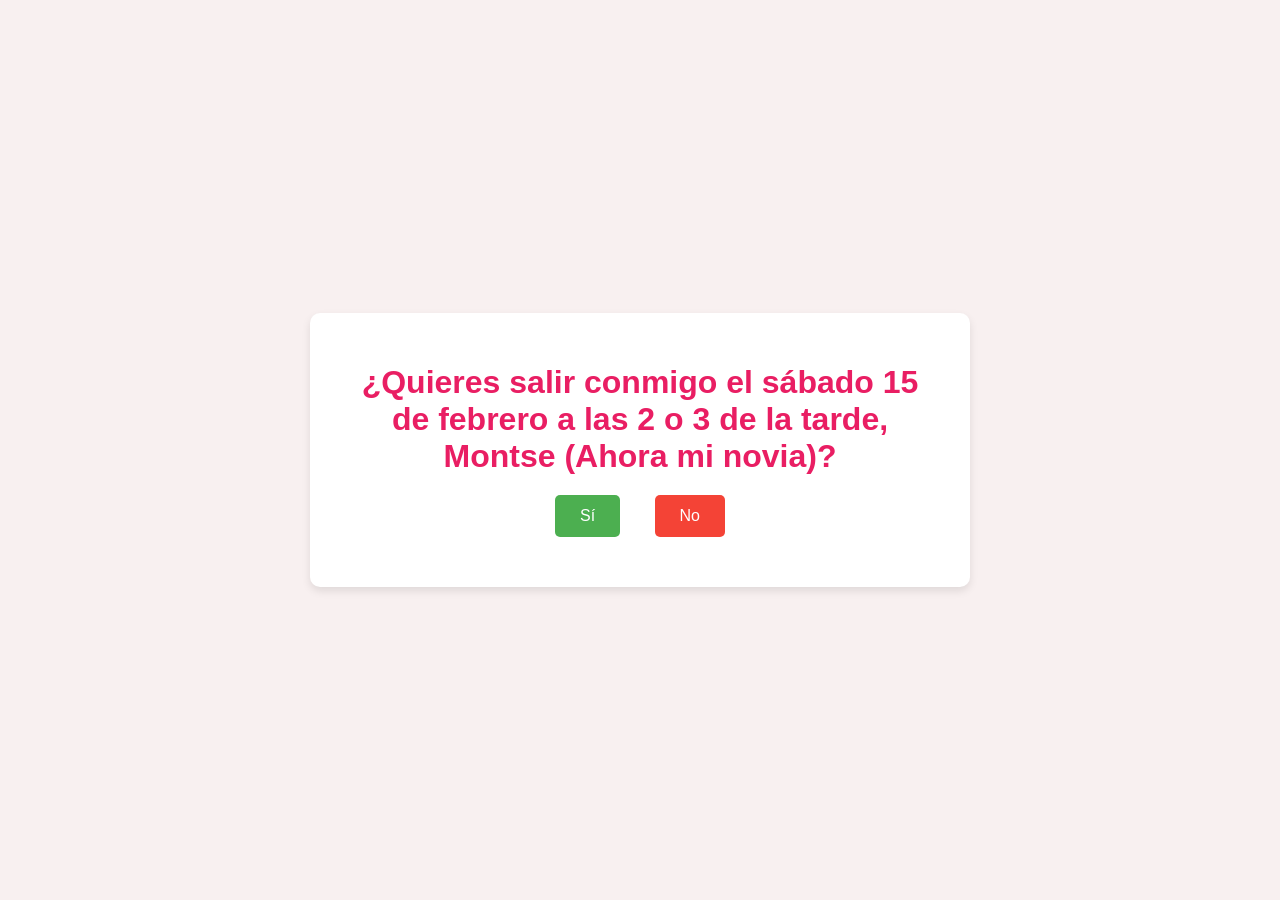
==== commit 6acc19a0: "Update index.html" ====
--- a/index.html
+++ b/index.html
@@ -107,7 +107,7 @@
 </head>
 <body>
     <div class="container">
-        <h1>¿Quieres salir conmigo el sábado 15 de febrero a las 2 o 3 de la tarde, Montse?</h1>
+        <h1>¿Quieres salir conmigo el sábado 15 de febrero a las 2 o 3 de la tarde, Montse (Ahora mi novia)?</h1>
         <div class="options">
             <button id="si">Sí</button>
             <button id="no">No</button>
@@ -169,3 +169,4 @@
     </script>
 </body>
 </html>
+
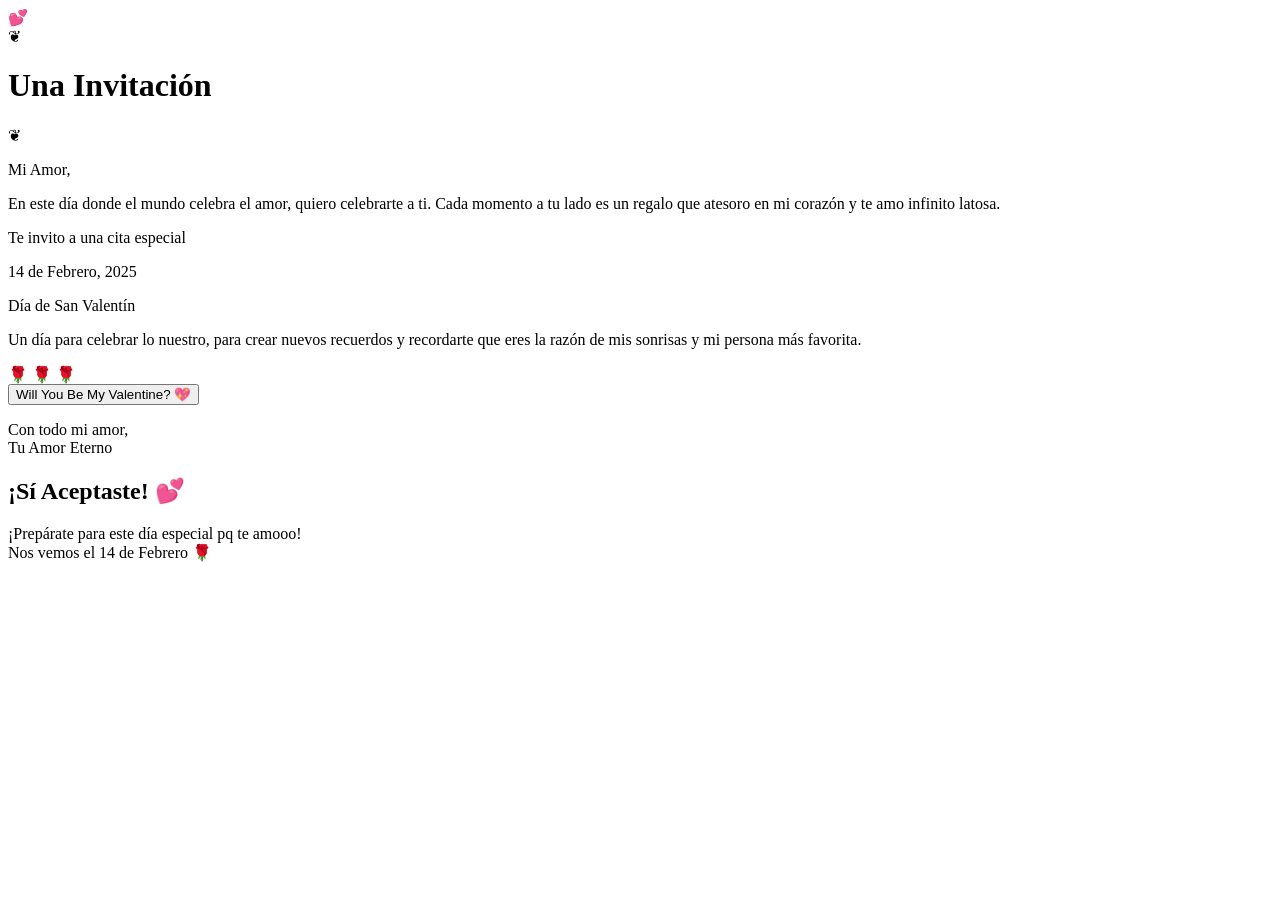
==== commit 27268ccc: "Update index.html" ====
--- a/index.html
+++ b/index.html
@@ -3,170 +3,114 @@
 <head>
     <meta charset="UTF-8">
     <meta name="viewport" content="width=device-width, initial-scale=1.0">
-    <title>¿Quieres salir conmigo, Montse (Ahora mi vida)?</title>
-    <style>
-        /* Estilos CSS */
-        body {
-            font-family: 'Arial', sans-serif;
-            background-color: #f8f0f0;
-            display: flex;
-            justify-content: center;
-            align-items: center;
-            min-height: 100vh;
-            margin: 0;
-            color: #333;
-        }
-
-        .container {
-            background-color: white;
-            padding: 30px;
-            border-radius: 10px;
-            box-shadow: 0 4px 8px rgba(0, 0, 0, 0.1);
-            text-align: center;
-            max-width: 600px;
-        }
-
-        h1 {
-            color: #e91e63;
-            margin-bottom: 20px;
-        }
-
-        .options {
-            margin-bottom: 20px;
-        }
-
-        button {
-            padding: 12px 25px;
-            margin: 0 15px;
-            border: none;
-            border-radius: 5px;
-            cursor: pointer;
-            font-size: 16px;
-            transition: background-color 0.3s ease;
-        }
-
-        #si {
-            background-color: #4CAF50;
-            color: white;
-        }
-
-        #no {
-            background-color: #f44336;
-            color: white;
-        }
-
-        #si:hover {
-            background-color: #45a049;
-        }
-
-        #no:hover {
-            background-color: #d32f2f;
-        }
-
-        .date-options {
-            margin-top: 20px;
-            display: none;
-        }
-
-        .date-options label {
-            display: block;
-            margin-bottom: 15px;
-            font-size: 16px;
-        }
-
-        .date-options input[type="radio"] {
-            margin-right: 10px;
-            transform: scale(1.2);
-        }
-
-        #confirmar {
-            background-color: #e91e63;
-            color: white;
-            padding: 12px 25px;
-            border: none;
-            border-radius: 5px;
-            cursor: pointer;
-            font-size: 16px;
-            transition: background-color 0.3s ease;
-        }
-
-        #confirmar:hover {
-            background-color: #d81b60;
-        }
-
-        .hidden-message {
-            margin-top: 20px;
-            display: none;
-        }
-
-        .hidden-message img {
-            max-width: 300px;
-            margin-top: 10px;
-        }
-    </style>
+    <title>Una Invitación Especial para el amor de mi vida, Montse Lata 💕</title>
+    <link rel="stylesheet" href="styles.css">
+    <link rel="preconnect" href="https://fonts.googleapis.com">
+    <link rel="preconnect" href="https://fonts.gstatic.com" crossorigin>
+    <link href="https://fonts.googleapis.com/css2?family=Playfair+Display:ital,wght@0,400;0,700;1,400&family=Italiana&family=Cormorant+Garamond:ital,wght@0,300;0,400;1,300&display=swap" rel="stylesheet">
 </head>
 <body>
-    <div class="container">
-        <h1>¿Quieres salir conmigo el sábado 15 de febrero a las 2 o 3 de la tarde, Montse (Ahora mi novia)?</h1>
-        <div class="options">
-            <button id="si">Sí</button>
-            <button id="no">No</button>
-        </div>
-        <div class="date-options">
-            <h2>¡Genial! ¿Qué te parece alguna de estas opciones?</h2>
-            <label><input type="radio" name="date" value="kidzania">Kidzania de noche</label>
-            <label><input type="radio" name="date" value="coppola">Coppola vinyl pizza</label>
-            <label><input type="radio" name="date" value="inflalandia">Inflalandia Quack</label>
-            <label><input type="radio" name="date" value="escaperoom">Escape Room</label>
-            <label><input type="radio" name="date" value="gokarts">Go karts</label>
-            <label><input type="radio" name="date" value="pistadehielo">Pista de hielo</label>
-            <label><input type="radio" name="date" value="acuario">Acuario Inbursa (y museo Jumex y Soumaya)</label>
-            <label><input type="radio" name="date" value="boliche">Boliche Zona Esmeralda Bolibar</label>
-            <label><input type="radio" name="date" value="aztlan">Aztlán Parque y Rueda de la fortuna</label>
-            <label><input type="radio" name="date" value="cineteca">Cineteca Chapultepec</label>
-            <label><input type="radio" name="date" value="ladamadenegro">Obra de teatro La Dama de Negro</label>
-            <label><input type="radio" name="date" value="inspark">Inspark</label>
-            <label><input type="radio" name="date" value="adamanta">Escalar en Adamanta</label>
-            <label><input type="radio" name="date" value="kinezis">Kinezis</label>
-            <label><input type="radio" name="date" value="99records">99 records</label>
-            <label><input type="radio" name="date" value="immu">IMMMU</label>
-            <label><input type="radio" name="date" value="boboburguers">Bobo Burguers</label>
-            <label><input type="radio" name="date" value="hachas">Hachas</label>
-            <button id="confirmar">Confirmar</button>
-        </div>
-        <div class="hidden-message">
-            <h2>¡Por favor, di que sí! </h2>
-            <img src="gato.jpg" alt="Gato suplicando">
+    <!-- Floating hearts background -->
+    <div class="hearts-container" id="heartsContainer"></div>
+    
+    <!-- Rose petals falling -->
+    <div class="petals-container" id="petalsContainer"></div>
+
+    <!-- Main content -->
+    <div class="envelope-wrapper">
+        <div class="envelope" id="envelope">
+            <div class="envelope-flap"></div>
+            <div class="envelope-body"></div>
+            <div class="wax-seal">
+                <div class="seal-inner">
+                    <span class="seal-text">💕</span>
+                </div>
+            </div>
         </div>
     </div>
 
-    <script>
-        const siButton = document.getElementById('si');
-        const noButton = document.getElementById('no');
-        const dateOptions = document.querySelector('.date-options');
-        const hiddenMessage = document.querySelector('.hidden-message');
-        const confirmarButton = document.getElementById('confirmar');
+    <div class="card-container" id="cardContainer">
+        <div class="card">
+            <div class="card-border"></div>
+            
+            <!-- Decorative corners -->
+            <div class="corner corner-tl"></div>
+            <div class="corner corner-tr"></div>
+            <div class="corner corner-bl"></div>
+            <div class="corner corner-br"></div>
 
-        siButton.addEventListener('click', () => {
-            dateOptions.style.display = 'block';
-            hiddenMessage.style.display = 'none';
-        });
+            <!-- Content -->
+            <div class="card-content">
+                <div class="header-decoration">
+                    <div class="flourish flourish-left">❦</div>
+                    <h1 class="title">Una Invitación</h1>
+                    <div class="flourish flourish-right">❦</div>
+                </div>
 
-        noButton.addEventListener('click', () => {
-            dateOptions.style.display = 'none';
-            hiddenMessage.style.display = 'block';
-        });
+                <div class="letter-content">
+                    <p class="greeting">Mi Amor,</p>
+                    
+                    <p class="main-text">
+                        En este día donde el mundo celebra el amor,
+                        quiero celebrarte a ti. Cada momento a tu lado
+                        es un regalo que atesoro en mi corazón y te amo infinito latosa.
+                    </p>
 
-        confirmarButton.addEventListener('click', () => {
-            const selectedDate = document.querySelector('input[name="date"]:checked');
-            if (selectedDate) {
-                const place = selectedDate.value;
-                alert('¡Muchas gracias! Le confirmaré el lugar a André por WhatsApp.');
-            } else {
-                alert('Por favor, selecciona un lugar.');
-            }
-        });
-    </script>
+                    <div class="date-section">
+                        <div class="date-line"></div>
+                        <div class="date-content">
+                            <p class="date-label">Te invito a una cita especial</p>
+                            <p class="date-main">14 de Febrero, 2025</p>
+                            <p class="date-sub">Día de San Valentín</p>
+                        </div>
+                        <div class="date-line"></div>
+                    </div>
+
+                    <p class="main-text">
+                        Un día para celebrar lo nuestro, para crear nuevos recuerdos
+                        y recordarte que eres la razón de mis sonrisas y mi persona más favorita.
+                    </p>
+
+                    <div class="roses-decoration">
+                        <span class="rose">🌹</span>
+                        <span class="rose">🌹</span>
+                        <span class="rose">🌹</span>
+                    </div>
+                </div>
+
+                <div class="button-container">
+                    <button class="valentine-button" id="valentineButton">
+                        <span class="button-text">Will You Be My Valentine?</span>
+                        <span class="button-heart">💖</span>
+                    </button>
+                </div>
+
+                <p class="signature">
+                    Con todo mi amor,<br>
+                    <span class="signature-name">Tu Amor Eterno</span>
+                </p>
+            </div>
+
+            <!-- Sparkles -->
+            <div class="sparkles" id="sparkles"></div>
+        </div>
+    </div>
+
+    <!-- Success modal -->
+    <div class="modal" id="modal">
+        <div class="modal-content">
+            <div class="modal-hearts"></div>
+            <h2 class="modal-title">¡Sí Aceptaste! 💕</h2>
+            <p class="modal-text">
+                ¡Prepárate para este día especial pq te amooo!<br>
+                Nos vemos el 14 de Febrero 🌹
+            </p>
+            <div class="modal-animation">
+                <div class="heart-burst"></div>
+            </div>
+        </div>
+    </div>
+
+    <script src="script.js"></script>
 </body>
 </html>
-
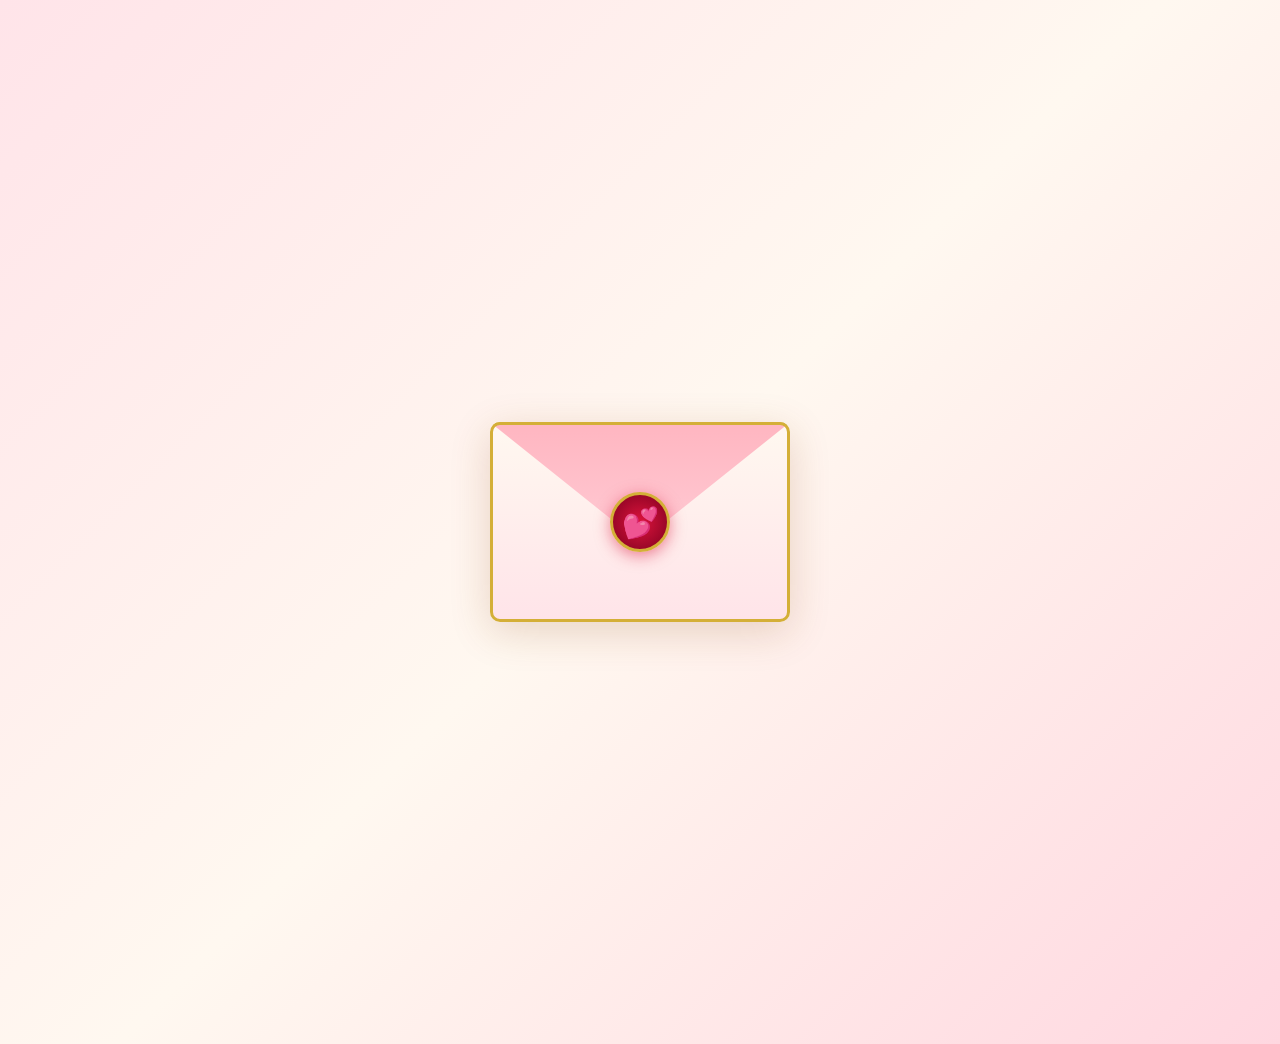
==== commit 0d2e8999: "Update index.html" ====
--- a/index.html
+++ b/index.html
@@ -48,7 +48,7 @@
                 </div>
 
                 <div class="letter-content">
-                    <p class="greeting">Mi Amor,</p>
+                    <p class="greeting">Mi Vida,</p>
                     
                     <p class="main-text">
                         En este día donde el mundo celebra el amor,
@@ -87,7 +87,7 @@
 
                 <p class="signature">
                     Con todo mi amor,<br>
-                    <span class="signature-name">Tu Amor Eterno</span>
+                    <span class="signature-name">Lata André</span>
                 </p>
             </div>
 
@@ -114,3 +114,4 @@
     <script src="script.js"></script>
 </body>
 </html>
+
--- a/styles.css
+++ b/styles.css
@@ -0,0 +1,751 @@
+:root {
+    --rose-pink: #FFB6C1;
+    --deep-rose: #DC143C;
+    --cream: #FFF8F0;
+    --gold: #D4AF37;
+    --burgundy: #800020;
+    --soft-pink: #FFE4E9;
+    --shadow: rgba(139, 69, 19, 0.2);
+}
+
+* {
+    margin: 0;
+    padding: 0;
+    box-sizing: border-box;
+}
+
+body {
+    font-family: 'Cormorant Garamond', serif;
+    background: linear-gradient(135deg, #FFE4E9 0%, #FFF8F0 50%, #FFD7E0 100%);
+    min-height: 100vh;
+    overflow-x: hidden;
+    position: relative;
+    display: flex;
+    align-items: center;
+    justify-content: center;
+    padding: 20px;
+}
+
+/* Background Hearts Animation */
+.hearts-container {
+    position: fixed;
+    top: 0;
+    left: 0;
+    width: 100%;
+    height: 100%;
+    pointer-events: none;
+    z-index: 1;
+    overflow: hidden;
+}
+
+.floating-heart {
+    position: absolute;
+    font-size: 20px;
+    opacity: 0;
+    animation: floatHeart 15s infinite ease-in-out;
+}
+
+@keyframes floatHeart {
+    0% {
+        transform: translateY(100vh) rotate(0deg);
+        opacity: 0;
+    }
+    10% {
+        opacity: 0.6;
+    }
+    90% {
+        opacity: 0.6;
+    }
+    100% {
+        transform: translateY(-100px) rotate(360deg);
+        opacity: 0;
+    }
+}
+
+/* Petals Animation */
+.petals-container {
+    position: fixed;
+    top: 0;
+    left: 0;
+    width: 100%;
+    height: 100%;
+    pointer-events: none;
+    z-index: 1;
+    overflow: hidden;
+}
+
+.petal {
+    position: absolute;
+    font-size: 16px;
+    opacity: 0;
+    animation: fallPetal 12s infinite linear;
+}
+
+@keyframes fallPetal {
+    0% {
+        transform: translateY(-50px) translateX(0) rotate(0deg);
+        opacity: 0;
+    }
+    10% {
+        opacity: 0.8;
+    }
+    90% {
+        opacity: 0.4;
+    }
+    100% {
+        transform: translateY(100vh) translateX(100px) rotate(360deg);
+        opacity: 0;
+    }
+}
+
+/* Envelope Wrapper */
+.envelope-wrapper {
+    position: absolute;
+    top: 50%;
+    left: 50%;
+    transform: translate(-50%, -50%);
+    z-index: 10;
+    cursor: pointer;
+    transition: transform 0.3s ease;
+}
+
+.envelope-wrapper:hover {
+    transform: translate(-50%, -50%) scale(1.05);
+}
+
+.envelope {
+    position: relative;
+    width: 300px;
+    height: 200px;
+    animation: envelopeEntry 1s ease-out;
+}
+
+@keyframes envelopeEntry {
+    from {
+        transform: scale(0) rotate(-180deg);
+        opacity: 0;
+    }
+    to {
+        transform: scale(1) rotate(0deg);
+        opacity: 1;
+    }
+}
+
+.envelope-body {
+    position: absolute;
+    width: 100%;
+    height: 100%;
+    background: linear-gradient(to bottom, #FFF8F0, #FFE4E9);
+    border: 3px solid var(--gold);
+    border-radius: 10px;
+    box-shadow: 0 10px 40px var(--shadow);
+}
+
+.envelope-flap {
+    position: absolute;
+    width: 100%;
+    height: 100%;
+    background: linear-gradient(to bottom, var(--rose-pink), #FFD7E0);
+    border: 3px solid var(--gold);
+    border-radius: 10px;
+    transform-origin: top;
+    transition: transform 0.6s ease;
+    z-index: 2;
+    clip-path: polygon(0 0, 100% 0, 50% 60%);
+}
+
+.envelope.opening .envelope-flap {
+    transform: rotateX(180deg);
+}
+
+.wax-seal {
+    position: absolute;
+    top: 50%;
+    left: 50%;
+    transform: translate(-50%, -50%);
+    z-index: 3;
+    width: 60px;
+    height: 60px;
+    background: radial-gradient(circle, var(--deep-rose), var(--burgundy));
+    border-radius: 50%;
+    border: 3px solid var(--gold);
+    box-shadow: 0 4px 15px rgba(220, 20, 60, 0.5);
+    display: flex;
+    align-items: center;
+    justify-content: center;
+    animation: sealPulse 2s infinite ease-in-out;
+}
+
+@keyframes sealPulse {
+    0%, 100% {
+        transform: translate(-50%, -50%) scale(1);
+        box-shadow: 0 4px 15px rgba(220, 20, 60, 0.5);
+    }
+    50% {
+        transform: translate(-50%, -50%) scale(1.1);
+        box-shadow: 0 6px 25px rgba(220, 20, 60, 0.7);
+    }
+}
+
+.seal-inner {
+    width: 100%;
+    height: 100%;
+    display: flex;
+    align-items: center;
+    justify-content: center;
+}
+
+.seal-text {
+    font-size: 30px;
+    animation: heartbeat 1.5s infinite ease-in-out;
+}
+
+@keyframes heartbeat {
+    0%, 100% { transform: scale(1); }
+    25% { transform: scale(1.2); }
+    50% { transform: scale(1); }
+}
+
+/* Card Container */
+.card-container {
+    position: relative;
+    z-index: 5;
+    opacity: 0;
+    transform: scale(0.8) translateY(50px);
+    pointer-events: none;
+    transition: all 0.8s cubic-bezier(0.68, -0.55, 0.265, 1.55);
+}
+
+.card-container.show {
+    opacity: 1;
+    transform: scale(1) translateY(0);
+    pointer-events: all;
+}
+
+.card {
+    position: relative;
+    max-width: 600px;
+    width: 90vw;
+    background: linear-gradient(135deg, #FFF8F0 0%, #FFFFFF 100%);
+    border-radius: 20px;
+    padding: 50px 40px;
+    box-shadow: 
+        0 20px 60px rgba(139, 69, 19, 0.3),
+        inset 0 0 0 1px rgba(212, 175, 55, 0.3);
+    animation: cardFloat 3s ease-in-out infinite;
+}
+
+@keyframes cardFloat {
+    0%, 100% {
+        transform: translateY(0px);
+    }
+    50% {
+        transform: translateY(-10px);
+    }
+}
+
+.card-border {
+    position: absolute;
+    top: 15px;
+    left: 15px;
+    right: 15px;
+    bottom: 15px;
+    border: 2px solid var(--gold);
+    border-radius: 15px;
+    pointer-events: none;
+    opacity: 0.6;
+}
+
+/* Decorative Corners */
+.corner {
+    position: absolute;
+    width: 40px;
+    height: 40px;
+    background-image: 
+        linear-gradient(to right, var(--gold) 2px, transparent 2px),
+        linear-gradient(to bottom, var(--gold) 2px, transparent 2px);
+    background-size: 100% 15px, 15px 100%;
+    background-repeat: no-repeat;
+    opacity: 0.8;
+}
+
+.corner-tl {
+    top: 25px;
+    left: 25px;
+    background-position: left top, left top;
+}
+
+.corner-tr {
+    top: 25px;
+    right: 25px;
+    background-position: right top, right top;
+}
+
+.corner-bl {
+    bottom: 25px;
+    left: 25px;
+    background-position: left bottom, left bottom;
+}
+
+.corner-br {
+    bottom: 25px;
+    right: 25px;
+    background-position: right bottom, right bottom;
+}
+
+/* Card Content */
+.card-content {
+    position: relative;
+    z-index: 2;
+}
+
+.header-decoration {
+    display: flex;
+    align-items: center;
+    justify-content: center;
+    gap: 20px;
+    margin-bottom: 30px;
+    animation: fadeInDown 1s ease-out 0.3s both;
+}
+
+@keyframes fadeInDown {
+    from {
+        opacity: 0;
+        transform: translateY(-20px);
+    }
+    to {
+        opacity: 1;
+        transform: translateY(0);
+    }
+}
+
+.flourish {
+    font-size: 32px;
+    color: var(--deep-rose);
+    animation: flourishSpin 3s ease-in-out infinite;
+}
+
+.flourish-left {
+    animation-delay: 0s;
+}
+
+.flourish-right {
+    animation-delay: 0.5s;
+}
+
+@keyframes flourishSpin {
+    0%, 100% {
+        transform: rotate(0deg) scale(1);
+    }
+    25% {
+        transform: rotate(-15deg) scale(1.1);
+    }
+    75% {
+        transform: rotate(15deg) scale(1.1);
+    }
+}
+
+.title {
+    font-family: 'Italiana', serif;
+    font-size: 48px;
+    font-weight: 400;
+    background: linear-gradient(135deg, var(--deep-rose), var(--burgundy), var(--gold));
+    -webkit-background-clip: text;
+    background-clip: text;
+    -webkit-text-fill-color: transparent;
+    letter-spacing: 2px;
+    text-shadow: 2px 2px 4px rgba(220, 20, 60, 0.1);
+}
+
+.letter-content {
+    animation: fadeIn 1s ease-out 0.6s both;
+}
+
+@keyframes fadeIn {
+    from {
+        opacity: 0;
+    }
+    to {
+        opacity: 1;
+    }
+}
+
+.greeting {
+    font-family: 'Playfair Display', serif;
+    font-style: italic;
+    font-size: 28px;
+    color: var(--burgundy);
+    margin-bottom: 20px;
+    text-align: left;
+}
+
+.main-text {
+    font-size: 20px;
+    line-height: 1.8;
+    color: #4A4A4A;
+    margin-bottom: 30px;
+    text-align: justify;
+}
+
+.date-section {
+    margin: 40px 0;
+    position: relative;
+    animation: slideIn 1s ease-out 0.9s both;
+}
+
+@keyframes slideIn {
+    from {
+        opacity: 0;
+        transform: translateX(-50px);
+    }
+    to {
+        opacity: 1;
+        transform: translateX(0);
+    }
+}
+
+.date-line {
+    height: 1px;
+    background: linear-gradient(to right, transparent, var(--gold), transparent);
+    margin: 15px 0;
+}
+
+.date-content {
+    text-align: center;
+    padding: 20px;
+    background: linear-gradient(135deg, rgba(255, 228, 233, 0.3), rgba(255, 248, 240, 0.3));
+    border-radius: 15px;
+    border: 1px solid rgba(212, 175, 55, 0.3);
+}
+
+.date-label {
+    font-size: 18px;
+    color: var(--burgundy);
+    font-style: italic;
+    margin-bottom: 10px;
+}
+
+.date-main {
+    font-family: 'Playfair Display', serif;
+    font-size: 32px;
+    font-weight: 700;
+    color: var(--deep-rose);
+    margin: 10px 0;
+    text-shadow: 1px 1px 2px rgba(220, 20, 60, 0.2);
+}
+
+.date-sub {
+    font-size: 20px;
+    color: var(--burgundy);
+    font-style: italic;
+}
+
+.roses-decoration {
+    display: flex;
+    justify-content: center;
+    gap: 20px;
+    margin: 30px 0;
+    font-size: 32px;
+}
+
+.rose {
+    display: inline-block;
+    animation: roseGrow 2s ease-in-out infinite;
+}
+
+.rose:nth-child(1) {
+    animation-delay: 0s;
+}
+
+.rose:nth-child(2) {
+    animation-delay: 0.3s;
+}
+
+.rose:nth-child(3) {
+    animation-delay: 0.6s;
+}
+
+@keyframes roseGrow {
+    0%, 100% {
+        transform: scale(1) rotate(0deg);
+    }
+    50% {
+        transform: scale(1.3) rotate(10deg);
+    }
+}
+
+/* Button */
+.button-container {
+    text-align: center;
+    margin: 40px 0;
+    animation: bounceIn 1s ease-out 1.2s both;
+}
+
+@keyframes bounceIn {
+    0% {
+        opacity: 0;
+        transform: scale(0.3);
+    }
+    50% {
+        transform: scale(1.05);
+    }
+    70% {
+        transform: scale(0.9);
+    }
+    100% {
+        opacity: 1;
+        transform: scale(1);
+    }
+}
+
+.valentine-button {
+    font-family: 'Playfair Display', serif;
+    font-size: 24px;
+    font-weight: 700;
+    color: white;
+    background: linear-gradient(135deg, var(--deep-rose), var(--burgundy));
+    border: none;
+    padding: 20px 50px;
+    border-radius: 50px;
+    cursor: pointer;
+    box-shadow: 
+        0 10px 30px rgba(220, 20, 60, 0.4),
+        inset 0 -5px 15px rgba(0, 0, 0, 0.2);
+    position: relative;
+    overflow: hidden;
+    transition: all 0.3s ease;
+    display: inline-flex;
+    align-items: center;
+    gap: 15px;
+}
+
+.valentine-button::before {
+    content: '';
+    position: absolute;
+    top: 0;
+    left: -100%;
+    width: 100%;
+    height: 100%;
+    background: linear-gradient(90deg, transparent, rgba(255, 255, 255, 0.3), transparent);
+    transition: left 0.5s ease;
+}
+
+.valentine-button:hover {
+    transform: translateY(-5px) scale(1.05);
+    box-shadow: 
+        0 15px 40px rgba(220, 20, 60, 0.6),
+        inset 0 -5px 15px rgba(0, 0, 0, 0.2);
+}
+
+.valentine-button:hover::before {
+    left: 100%;
+}
+
+.valentine-button:active {
+    transform: translateY(-2px) scale(1.02);
+}
+
+.button-heart {
+    font-size: 28px;
+    display: inline-block;
+    animation: heartbeatButton 1.5s infinite ease-in-out;
+}
+
+@keyframes heartbeatButton {
+    0%, 100% { 
+        transform: scale(1); 
+    }
+    10%, 30% { 
+        transform: scale(1.3); 
+    }
+    20%, 40% { 
+        transform: scale(1); 
+    }
+}
+
+/* Signature */
+.signature {
+    font-family: 'Playfair Display', serif;
+    font-style: italic;
+    font-size: 20px;
+    color: var(--burgundy);
+    text-align: right;
+    margin-top: 40px;
+    line-height: 1.6;
+    animation: fadeIn 1s ease-out 1.5s both;
+}
+
+.signature-name {
+    font-size: 24px;
+    font-weight: 700;
+    display: block;
+    margin-top: 5px;
+}
+
+/* Sparkles */
+.sparkles {
+    position: absolute;
+    top: 0;
+    left: 0;
+    width: 100%;
+    height: 100%;
+    pointer-events: none;
+    z-index: 10;
+}
+
+.sparkle {
+    position: absolute;
+    width: 10px;
+    height: 10px;
+    background: radial-gradient(circle, var(--gold), transparent);
+    border-radius: 50%;
+    opacity: 0;
+    animation: sparkleAnimation 3s infinite ease-in-out;
+}
+
+@keyframes sparkleAnimation {
+    0%, 100% {
+        opacity: 0;
+        transform: scale(0) rotate(0deg);
+    }
+    50% {
+        opacity: 1;
+        transform: scale(1) rotate(180deg);
+    }
+}
+
+/* Modal */
+.modal {
+    position: fixed;
+    top: 0;
+    left: 0;
+    width: 100%;
+    height: 100%;
+    background: rgba(0, 0, 0, 0.8);
+    display: flex;
+    align-items: center;
+    justify-content: center;
+    z-index: 1000;
+    opacity: 0;
+    pointer-events: none;
+    transition: opacity 0.5s ease;
+}
+
+.modal.show {
+    opacity: 1;
+    pointer-events: all;
+}
+
+.modal-content {
+    background: linear-gradient(135deg, #FFF8F0, #FFE4E9);
+    padding: 60px 40px;
+    border-radius: 30px;
+    text-align: center;
+    max-width: 500px;
+    width: 90%;
+    box-shadow: 0 20px 60px rgba(220, 20, 60, 0.5);
+    border: 3px solid var(--gold);
+    position: relative;
+    transform: scale(0.7) rotate(-5deg);
+    transition: transform 0.5s cubic-bezier(0.68, -0.55, 0.265, 1.55);
+}
+
+.modal.show .modal-content {
+    transform: scale(1) rotate(0deg);
+}
+
+.modal-hearts {
+    font-size: 60px;
+    margin-bottom: 20px;
+    animation: modalHeartsPulse 1s infinite ease-in-out;
+}
+
+.modal-hearts::before {
+    content: '💕 💖 💕';
+}
+
+@keyframes modalHeartsPulse {
+    0%, 100% {
+        transform: scale(1);
+    }
+    50% {
+        transform: scale(1.2);
+    }
+}
+
+.modal-title {
+    font-family: 'Playfair Display', serif;
+    font-size: 42px;
+    color: var(--deep-rose);
+    margin-bottom: 20px;
+    text-shadow: 2px 2px 4px rgba(220, 20, 60, 0.3);
+}
+
+.modal-text {
+    font-size: 24px;
+    color: var(--burgundy);
+    line-height: 1.6;
+}
+
+.heart-burst {
+    margin-top: 30px;
+    font-size: 40px;
+    animation: heartExplosion 2s infinite ease-out;
+}
+
+.heart-burst::before {
+    content: '💖';
+}
+
+@keyframes heartExplosion {
+    0% {
+        transform: scale(0);
+        opacity: 1;
+    }
+    50% {
+        transform: scale(1.5);
+        opacity: 0.8;
+    }
+    100% {
+        transform: scale(2);
+        opacity: 0;
+    }
+}
+
+/* Responsive */
+@media (max-width: 768px) {
+    .card {
+        padding: 40px 25px;
+    }
+    
+    .title {
+        font-size: 36px;
+    }
+    
+    .greeting {
+        font-size: 24px;
+    }
+    
+    .main-text {
+        font-size: 18px;
+    }
+    
+    .date-main {
+        font-size: 26px;
+    }
+    
+    .valentine-button {
+        font-size: 20px;
+        padding: 15px 35px;
+    }
+    
+    .envelope {
+        width: 250px;
+        height: 167px;
+    }
+}
+
+/* Hidden class */
+.hidden {
+    display: none !important;
+}
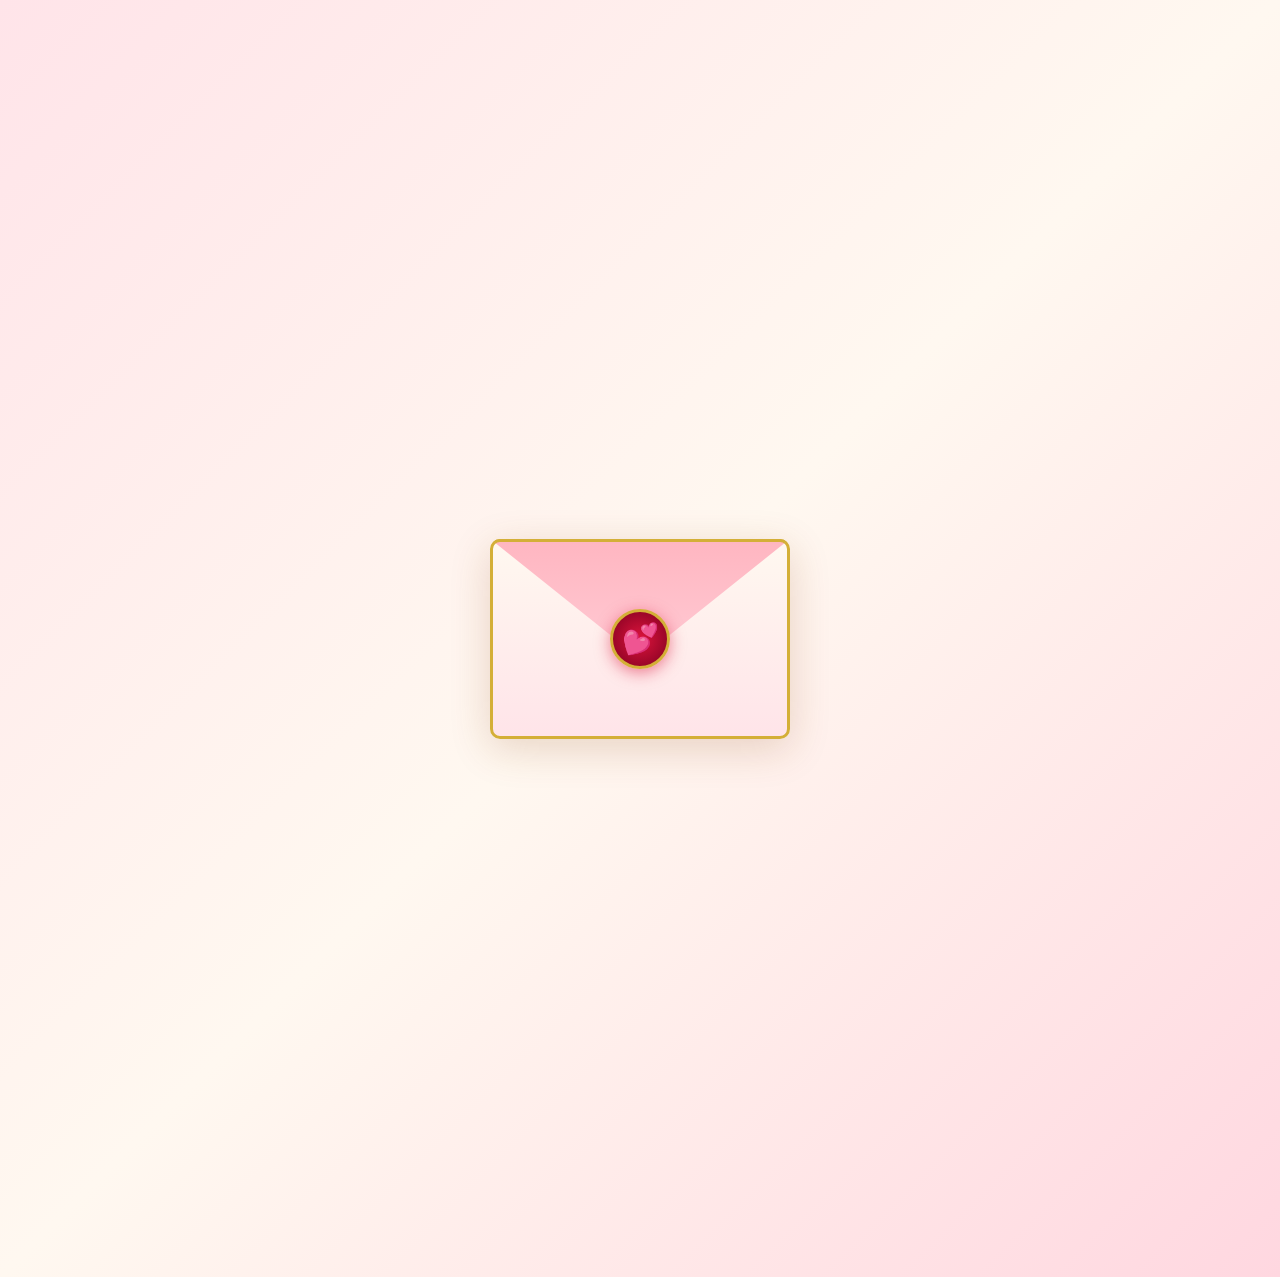
==== commit 31225155: "Update index.html" ====
--- a/index.html
+++ b/index.html
@@ -3,7 +3,7 @@
 <head>
     <meta charset="UTF-8">
     <meta name="viewport" content="width=device-width, initial-scale=1.0">
-    <title>Una Invitación Especial para el amor de mi vida, Montse Lata 💕</title>
+    <title>Una Invitación Especial para el amor de mi vida Mon preciosa💕</title>
     <link rel="stylesheet" href="styles.css">
     <link rel="preconnect" href="https://fonts.googleapis.com">
     <link rel="preconnect" href="https://fonts.gstatic.com" crossorigin>
@@ -43,24 +43,24 @@
             <div class="card-content">
                 <div class="header-decoration">
                     <div class="flourish flourish-left">❦</div>
-                    <h1 class="title">Una Invitación</h1>
+                    <h1 class="title">Una Invitación para lata</h1>
                     <div class="flourish flourish-right">❦</div>
                 </div>
 
                 <div class="letter-content">
-                    <p class="greeting">Mi Vida,</p>
+                    <p class="greeting">Mi Amor,</p>
                     
                     <p class="main-text">
                         En este día donde el mundo celebra el amor,
                         quiero celebrarte a ti. Cada momento a tu lado
-                        es un regalo que atesoro en mi corazón y te amo infinito latosa.
+                        es un regalo que atesoro en mi corazón, te amo mi amor.
                     </p>
 
                     <div class="date-section">
                         <div class="date-line"></div>
                         <div class="date-content">
-                            <p class="date-label">Te invito a una cita especial</p>
-                            <p class="date-main">14 de Febrero, 2025</p>
+                            <p class="date-label">Te invito a una cita infinito de mega más</p>
+                            <p class="date-main">14 de Febrero, 2026</p>
                             <p class="date-sub">Día de San Valentín</p>
                         </div>
                         <div class="date-line"></div>
@@ -68,13 +68,58 @@
 
                     <p class="main-text">
                         Un día para celebrar lo nuestro, para crear nuevos recuerdos
-                        y recordarte que eres la razón de mis sonrisas y mi persona más favorita.
+                        y recordarte que eres la razón de mis sonrisas, ti amooo.
                     </p>
 
                     <div class="roses-decoration">
                         <span class="rose">🌹</span>
                         <span class="rose">🌹</span>
                         <span class="rose">🌹</span>
+                    </div>
+                </div>
+
+                <!-- Day Plan Section -->
+                <div class="day-plan-section">
+                    <h2 class="plan-title">Nuestro Plan Especial 💕</h2>
+                    
+                    <div class="plan-timeline">
+                        <div class="timeline-item">
+                            <div class="timeline-icon">🍽️</div>
+                            <div class="timeline-content">
+                                <h3 class="timeline-title">Comida Romántica</h3>
+                                <p class="timeline-description">Disfrutaremos de una comida deliciosa en Mitikah</p>
+                            </div>
+                        </div>
+
+                        <div class="timeline-connector"></div>
+
+                        <div class="timeline-item highlight">
+                            <div class="timeline-icon">🎭</div>
+                            <div class="timeline-content">
+                                <h3 class="timeline-title">Siete Veces Adiós</h3>
+                                <p class="timeline-description">Musical en el Nuevo Teatro Ramiro Jiménez</p>
+                                <div class="event-details">
+                                    <span class="event-time">⏰ 17:00 hrs</span>
+                                    <span class="event-location">📍 Ciudad de México</span>
+                                </div>
+                                
+                                <div class="event-buttons">
+                                    <a href="https://calendar.google.com/calendar/u/0/r/eventedit?text=Siete+Veces+Adi%C3%B3s&dates=20260214T170000/20260214T193000&details=Un+musical+original+hecho+con+el+coraz%C3%B3n+(roto)+de+Alan+Estrada,+Jannette+Chao,+Vince+Miranda+y+Salvador+Su%C3%A1rez.&location=Ciudad+de+M%C3%A9xico&sf=true&output=xml&pli=1" 
+                                       target="_blank" 
+                                       class="event-btn calendar-btn">
+                                        <span class="btn-icon">📅</span>
+                                        <span class="btn-text">Agregar al Calendario</span>
+                                    </a>
+                                    
+                                    <a href="https://goliiive.com/wallet/pass/A92oLeV92" 
+                                       target="_blank" 
+                                       class="event-btn wallet-btn">
+                                        <span class="btn-icon">🎫</span>
+                                        <span class="btn-text">Guardar Boleto</span>
+                                    </a>
+                                </div>
+                            </div>
+                        </div>
                     </div>
                 </div>
 
@@ -87,7 +132,7 @@
 
                 <p class="signature">
                     Con todo mi amor,<br>
-                    <span class="signature-name">Lata André</span>
+                    <span class="signature-name">Tu Amor, André</span>
                 </p>
             </div>
 
@@ -102,7 +147,7 @@
             <div class="modal-hearts"></div>
             <h2 class="modal-title">¡Sí Aceptaste! 💕</h2>
             <p class="modal-text">
-                ¡Prepárate para este día especial pq te amooo!<br>
+                ¡Prepárate para el día más especial pq te amooo!<br>
                 Nos vemos el 14 de Febrero 🌹
             </p>
             <div class="modal-animation">
@@ -114,4 +159,3 @@
     <script src="script.js"></script>
 </body>
 </html>
-
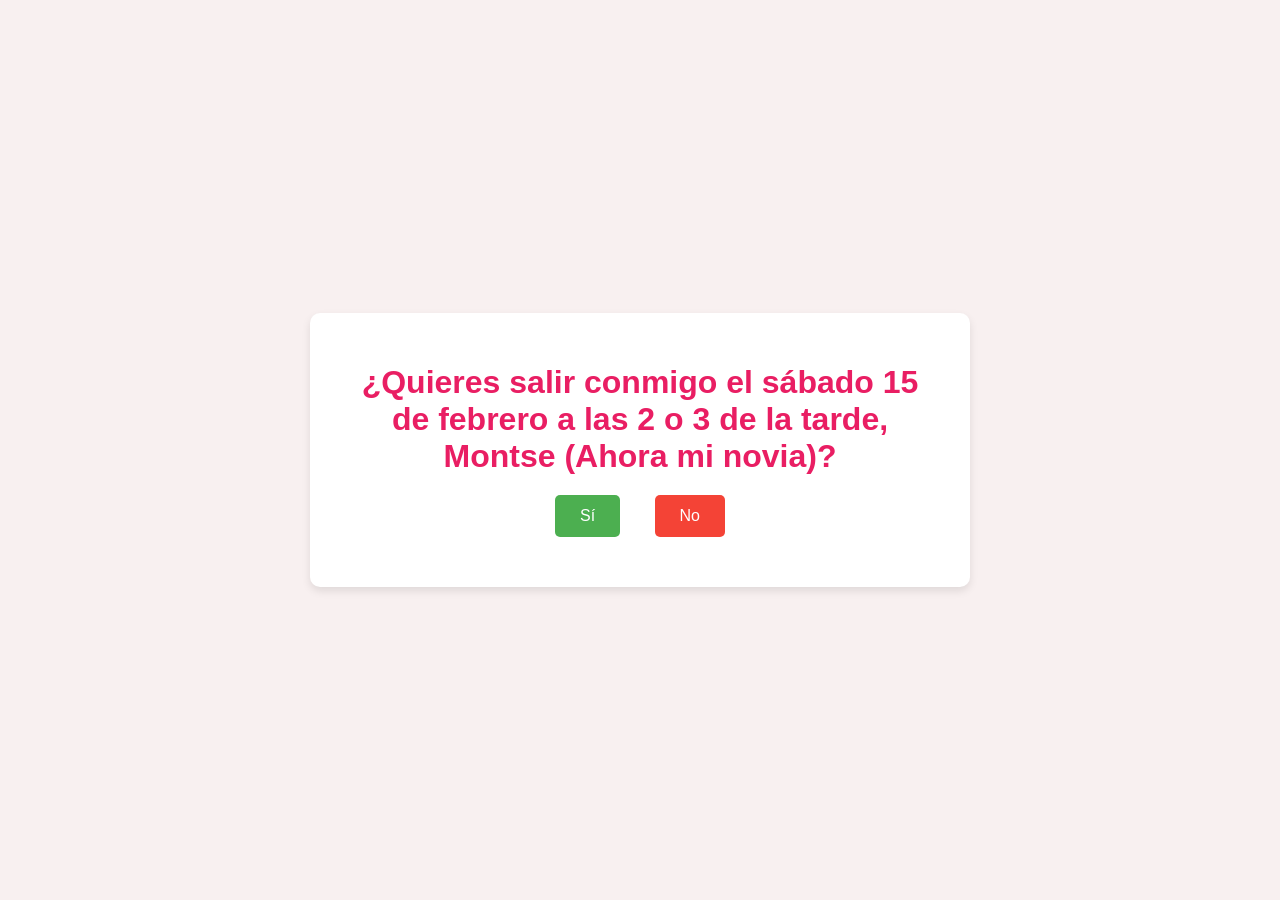
==== commit d02eef95: "Update invitation details and styles in index.html15 febrero cits" ====
--- a/index.html
+++ b/index.html
@@ -3,159 +3,169 @@
 <head>
     <meta charset="UTF-8">
     <meta name="viewport" content="width=device-width, initial-scale=1.0">
-    <title>Una Invitación Especial para el amor de mi vida Mon preciosa💕</title>
-    <link rel="stylesheet" href="styles.css">
-    <link rel="preconnect" href="https://fonts.googleapis.com">
-    <link rel="preconnect" href="https://fonts.gstatic.com" crossorigin>
-    <link href="https://fonts.googleapis.com/css2?family=Playfair+Display:ital,wght@0,400;0,700;1,400&family=Italiana&family=Cormorant+Garamond:ital,wght@0,300;0,400;1,300&display=swap" rel="stylesheet">
+    <title>¿Quieres salir conmigo, Montse (Ahora mi vida)?</title>
+    <style>
+        /* Estilos CSS */
+        body {
+            font-family: 'Arial', sans-serif;
+            background-color: #f8f0f0;
+            display: flex;
+            justify-content: center;
+            align-items: center;
+            min-height: 100vh;
+            margin: 0;
+            color: #333;
+        }
+
+        .container {
+            background-color: white;
+            padding: 30px;
+            border-radius: 10px;
+            box-shadow: 0 4px 8px rgba(0, 0, 0, 0.1);
+            text-align: center;
+            max-width: 600px;
+        }
+
+        h1 {
+            color: #e91e63;
+            margin-bottom: 20px;
+        }
+
+        .options {
+            margin-bottom: 20px;
+        }
+
+        button {
+            padding: 12px 25px;
+            margin: 0 15px;
+            border: none;
+            border-radius: 5px;
+            cursor: pointer;
+            font-size: 16px;
+            transition: background-color 0.3s ease;
+        }
+
+        #si {
+            background-color: #4CAF50;
+            color: white;
+        }
+
+        #no {
+            background-color: #f44336;
+            color: white;
+        }
+
+        #si:hover {
+            background-color: #45a049;
+        }
+
+        #no:hover {
+            background-color: #d32f2f;
+        }
+
+        .date-options {
+            margin-top: 20px;
+            display: none;
+        }
+
+        .date-options label {
+            display: block;
+            margin-bottom: 15px;
+            font-size: 16px;
+        }
+
+        .date-options input[type="radio"] {
+            margin-right: 10px;
+            transform: scale(1.2);
+        }
+
+        #confirmar {
+            background-color: #e91e63;
+            color: white;
+            padding: 12px 25px;
+            border: none;
+            border-radius: 5px;
+            cursor: pointer;
+            font-size: 16px;
+            transition: background-color 0.3s ease;
+        }
+
+        #confirmar:hover {
+            background-color: #d81b60;
+        }
+
+        .hidden-message {
+            margin-top: 20px;
+            display: none;
+        }
+
+        .hidden-message img {
+            max-width: 300px;
+            margin-top: 10px;
+        }
+    </style>
 </head>
 <body>
-    <!-- Floating hearts background -->
-    <div class="hearts-container" id="heartsContainer"></div>
-    
-    <!-- Rose petals falling -->
-    <div class="petals-container" id="petalsContainer"></div>
-
-    <!-- Main content -->
-    <div class="envelope-wrapper">
-        <div class="envelope" id="envelope">
-            <div class="envelope-flap"></div>
-            <div class="envelope-body"></div>
-            <div class="wax-seal">
-                <div class="seal-inner">
-                    <span class="seal-text">💕</span>
-                </div>
-            </div>
+    <div class="container">
+        <h1>¿Quieres salir conmigo el sábado 15 de febrero a las 2 o 3 de la tarde, Montse (Ahora mi novia)?</h1>
+        <div class="options">
+            <button id="si">Sí</button>
+            <button id="no">No</button>
+        </div>
+        <div class="date-options">
+            <h2>¡Genial! ¿Qué te parece alguna de estas opciones?</h2>
+            <label><input type="radio" name="date" value="kidzania">Kidzania de noche</label>
+            <label><input type="radio" name="date" value="coppola">Coppola vinyl pizza</label>
+            <label><input type="radio" name="date" value="inflalandia">Inflalandia Quack</label>
+            <label><input type="radio" name="date" value="escaperoom">Escape Room</label>
+            <label><input type="radio" name="date" value="gokarts">Go karts</label>
+            <label><input type="radio" name="date" value="pistadehielo">Pista de hielo</label>
+            <label><input type="radio" name="date" value="acuario">Acuario Inbursa (y museo Jumex y Soumaya)</label>
+            <label><input type="radio" name="date" value="boliche">Boliche Zona Esmeralda Bolibar</label>
+            <label><input type="radio" name="date" value="aztlan">Aztlán Parque y Rueda de la fortuna</label>
+            <label><input type="radio" name="date" value="cineteca">Cineteca Chapultepec</label>
+            <label><input type="radio" name="date" value="ladamadenegro">Obra de teatro La Dama de Negro</label>
+            <label><input type="radio" name="date" value="inspark">Inspark</label>
+            <label><input type="radio" name="date" value="adamanta">Escalar en Adamanta</label>
+            <label><input type="radio" name="date" value="kinezis">Kinezis</label>
+            <label><input type="radio" name="date" value="99records">99 records</label>
+            <label><input type="radio" name="date" value="immu">IMMMU</label>
+            <label><input type="radio" name="date" value="boboburguers">Bobo Burguers</label>
+            <label><input type="radio" name="date" value="hachas">Hachas</label>
+            <button id="confirmar">Confirmar</button>
+        </div>
+        <div class="hidden-message">
+            <h2>¡Por favor, di que sí! </h2>
+            <img src="gato.jpg" alt="Gato suplicando">
         </div>
     </div>
 
-    <div class="card-container" id="cardContainer">
-        <div class="card">
-            <div class="card-border"></div>
-            
-            <!-- Decorative corners -->
-            <div class="corner corner-tl"></div>
-            <div class="corner corner-tr"></div>
-            <div class="corner corner-bl"></div>
-            <div class="corner corner-br"></div>
+    <script>
+        const siButton = document.getElementById('si');
+        const noButton = document.getElementById('no');
+        const dateOptions = document.querySelector('.date-options');
+        const hiddenMessage = document.querySelector('.hidden-message');
+        const confirmarButton = document.getElementById('confirmar');
 
-            <!-- Content -->
-            <div class="card-content">
-                <div class="header-decoration">
-                    <div class="flourish flourish-left">❦</div>
-                    <h1 class="title">Una Invitación para lata</h1>
-                    <div class="flourish flourish-right">❦</div>
-                </div>
+        siButton.addEventListener('click', () => {
+            dateOptions.style.display = 'block';
+            hiddenMessage.style.display = 'none';
+        });
 
-                <div class="letter-content">
-                    <p class="greeting">Mi Amor,</p>
-                    
-                    <p class="main-text">
-                        En este día donde el mundo celebra el amor,
-                        quiero celebrarte a ti. Cada momento a tu lado
-                        es un regalo que atesoro en mi corazón, te amo mi amor.
-                    </p>
+        noButton.addEventListener('click', () => {
+            dateOptions.style.display = 'none';
+            hiddenMessage.style.display = 'block';
+        });
 
-                    <div class="date-section">
-                        <div class="date-line"></div>
-                        <div class="date-content">
-                            <p class="date-label">Te invito a una cita infinito de mega más</p>
-                            <p class="date-main">14 de Febrero, 2026</p>
-                            <p class="date-sub">Día de San Valentín</p>
-                        </div>
-                        <div class="date-line"></div>
-                    </div>
-
-                    <p class="main-text">
-                        Un día para celebrar lo nuestro, para crear nuevos recuerdos
-                        y recordarte que eres la razón de mis sonrisas, ti amooo.
-                    </p>
-
-                    <div class="roses-decoration">
-                        <span class="rose">🌹</span>
-                        <span class="rose">🌹</span>
-                        <span class="rose">🌹</span>
-                    </div>
-                </div>
-
-                <!-- Day Plan Section -->
-                <div class="day-plan-section">
-                    <h2 class="plan-title">Nuestro Plan Especial 💕</h2>
-                    
-                    <div class="plan-timeline">
-                        <div class="timeline-item">
-                            <div class="timeline-icon">🍽️</div>
-                            <div class="timeline-content">
-                                <h3 class="timeline-title">Comida Romántica</h3>
-                                <p class="timeline-description">Disfrutaremos de una comida deliciosa en Mitikah</p>
-                            </div>
-                        </div>
-
-                        <div class="timeline-connector"></div>
-
-                        <div class="timeline-item highlight">
-                            <div class="timeline-icon">🎭</div>
-                            <div class="timeline-content">
-                                <h3 class="timeline-title">Siete Veces Adiós</h3>
-                                <p class="timeline-description">Musical en el Nuevo Teatro Ramiro Jiménez</p>
-                                <div class="event-details">
-                                    <span class="event-time">⏰ 17:00 hrs</span>
-                                    <span class="event-location">📍 Ciudad de México</span>
-                                </div>
-                                
-                                <div class="event-buttons">
-                                    <a href="https://calendar.google.com/calendar/u/0/r/eventedit?text=Siete+Veces+Adi%C3%B3s&dates=20260214T170000/20260214T193000&details=Un+musical+original+hecho+con+el+coraz%C3%B3n+(roto)+de+Alan+Estrada,+Jannette+Chao,+Vince+Miranda+y+Salvador+Su%C3%A1rez.&location=Ciudad+de+M%C3%A9xico&sf=true&output=xml&pli=1" 
-                                       target="_blank" 
-                                       class="event-btn calendar-btn">
-                                        <span class="btn-icon">📅</span>
-                                        <span class="btn-text">Agregar al Calendario</span>
-                                    </a>
-                                    
-                                    <a href="https://goliiive.com/wallet/pass/A92oLeV92" 
-                                       target="_blank" 
-                                       class="event-btn wallet-btn">
-                                        <span class="btn-icon">🎫</span>
-                                        <span class="btn-text">Guardar Boleto</span>
-                                    </a>
-                                </div>
-                            </div>
-                        </div>
-                    </div>
-                </div>
-
-                <div class="button-container">
-                    <button class="valentine-button" id="valentineButton">
-                        <span class="button-text">Will You Be My Valentine?</span>
-                        <span class="button-heart">💖</span>
-                    </button>
-                </div>
-
-                <p class="signature">
-                    Con todo mi amor,<br>
-                    <span class="signature-name">Tu Amor, André</span>
-                </p>
-            </div>
-
-            <!-- Sparkles -->
-            <div class="sparkles" id="sparkles"></div>
-        </div>
-    </div>
-
-    <!-- Success modal -->
-    <div class="modal" id="modal">
-        <div class="modal-content">
-            <div class="modal-hearts"></div>
-            <h2 class="modal-title">¡Sí Aceptaste! 💕</h2>
-            <p class="modal-text">
-                ¡Prepárate para el día más especial pq te amooo!<br>
-                Nos vemos el 14 de Febrero 🌹
-            </p>
-            <div class="modal-animation">
-                <div class="heart-burst"></div>
-            </div>
-        </div>
-    </div>
-
-    <script src="script.js"></script>
+        confirmarButton.addEventListener('click', () => {
+            const selectedDate = document.querySelector('input[name="date"]:checked');
+            if (selectedDate) {
+                const place = selectedDate.value;
+                alert('¡Muchas gracias! Le confirmaré el lugar a André por WhatsApp.');
+            } else {
+                alert('Por favor, selecciona un lugar.');
+            }
+        });
+    </script>
 </body>
 </html>
